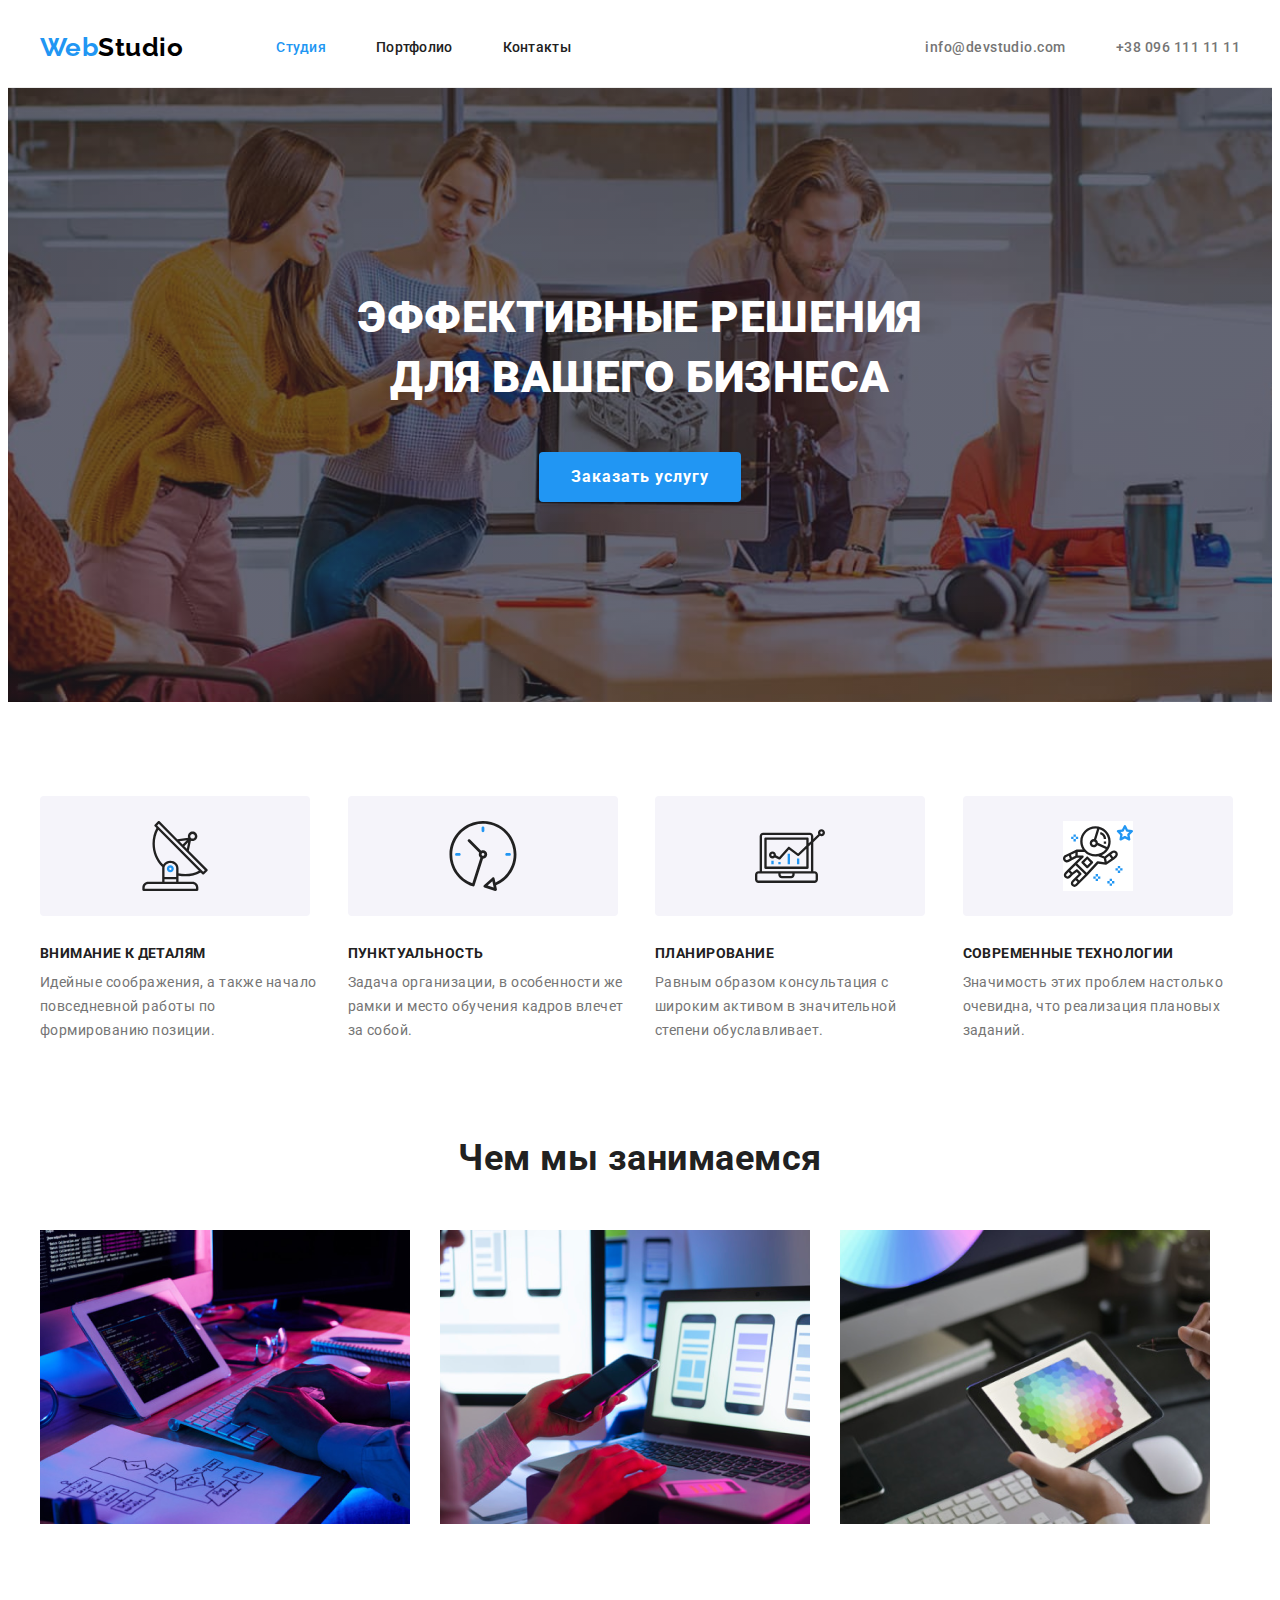
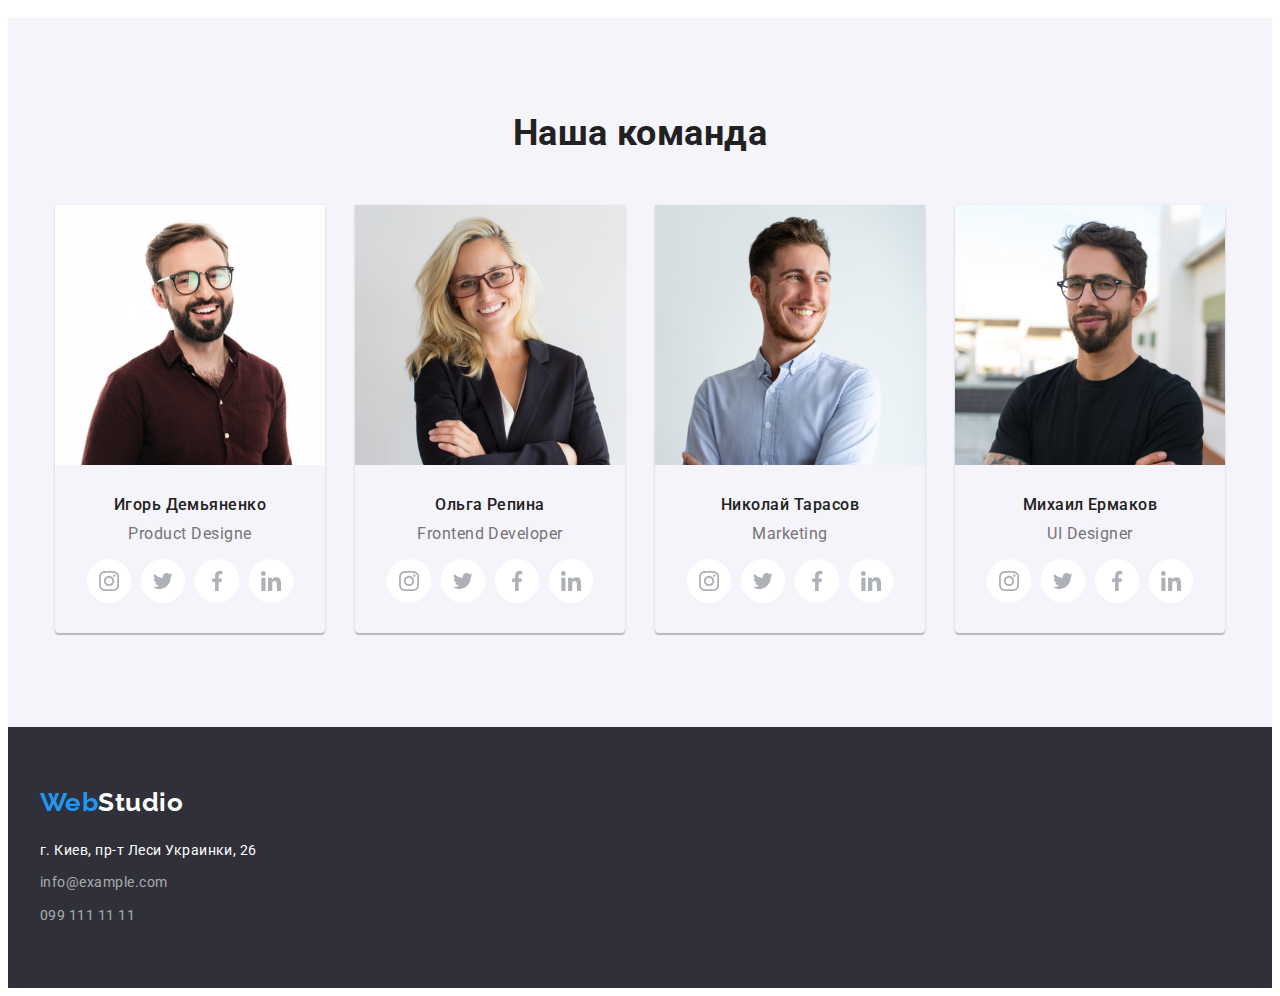
==== index.html @ f9fda8c9 "д/з 4тиьтб" ====
<!DOCTYPE html>
<html lang="en">

<head>
    <meta charset="UTF-8">
    <meta http-equiv="X-UA-Compatible" content="IE=edge">
    <meta name="viewport" content="width=device-width, initial-scale=1.0">
    <title>Document</title>
    <link rel="preconnect" href="https://fonts.googleapis.com">
    <link rel="preconnect" href="https://fonts.gstatic.com" crossorigin>
    <link href="https://fonts.googleapis.com/css2?family=Raleway:wght@700&family=Roboto:wght@400;500;700;900&display=swap"
    rel="stylesheet">
    <link rel="stylesheet" href="https://cdnjs.cloudflare.com/ajax/libs/modern-normalize/1.1.0/modern-normalize.min.css"
        integrity="sha512-wpPYUAdjBVSE4KJnH1VR1HeZfpl1ub8YT/NKx4PuQ5NmX2tKuGu6U/JRp5y+Y8XG2tV+wKQpNHVUX03MfMFn9Q=="
        crossorigin="anonymous" referrerpolicy="no-referrer" />
    
    <link rel="stylesheet" href="./css/styles.css"> 
</head>


<body>
    <header class="page-header">
    <div class="container page-header-container">
    <nav class="page-header-navigation">
    
    <a href="" class="logo">Web<span class="studio">Studio</span></a>

    <ul class="site-nav list">
        <li class="item"><a href="" class="link1">Студия</a></li>
        <li class="item"><a href="./portfolio.html" class="link">Портфолио</a></li>
        <li class="item"><a href="" class="link">Контакты</a></li>

    </ul>
    </nav>
    <ul class="auth-nav list">
        <li class="item"><a href="" class="link">info@devstudio.com</a></li>
        <li class="item"><a href="" class="link">+38 096 111 11 11</a></li>

    </ul>  
    
    </div>
    </header>
 
    <main>
        <section class="hero">
            <div class="container">
            <h1 class="hero-title">ЭФФЕКТИВНЫЕ РЕШЕНИЯ <br/> ДЛЯ ВАШЕГО БИЗНЕСА</h1>
            <button class="button primary" type="button">Заказать услугу</button>
            </div>

        </section>
    
    <section class="section section-bottom">
        <div class="container">
        <ul class="advantage-list"> 
          
            <li class="advantage-item">
                <a href="" class="advantage-link link">
                <svg class="advantage-icon">
                    <use href="./images/sprite.svg#icon-antenna-1-2"></use>
                    </svg>
                    </a>
            
            <h3 class="title">ВНИМАНИЕ К ДЕТАЛЯМ</h3>
            <p class="text">Идейные соображения, а также начало повседневной работы по формированию позиции.
            </p>
            </li>

            <li class="advantage-item">
                <a href="" class="advantage-link link">
                    <svg class="advantage-icon">
                        <use href="./images/sprite.svg#icon-clock-1-2"></use>
                    </svg>
                </a>
            <h3 class="title">ПУНКТУАЛЬНОСТЬ</h3>
            <p class="text">Задача организации, в особенности же рамки и место обучения кадров влечет за собой.
            </p>
            </li>
        
            <li class="advantage-item">
                <a href="" class="advantage-link link">
                    <svg class="advantage-icon">
                        <use href="./images/sprite.svg#icon-diagram-1-2"></use>
                    </svg>
                </a>
            <h3 class="title">ПЛАНИРОВАНИЕ</h3>
            <p class="text">Равным образом консультация с широким активом в значительной степени обуславливает.
            </p>
            </li>

            <li class="advantage-item">
                <a href="" class="advantage-link link">
                    <svg class="advantage-icon">
                        <use href="./images/sprite.svg#icon-astronaut-1-2"></use>
                    </svg>
                </a>
            <h3 class="title">СОВРЕМЕННЫЕ ТЕХНОЛОГИИ</h3>
            <p class="text">Значимость этих проблем настолько очевидна, что реализация плановых заданий.
            </p>
            </li>
        </ul>
        </div>

    </section>

    <section class="section">
        <div class="container">
        <h2 class="section-title section-job">Чем мы занимаемся</h2>
        <ul class="pictures">
            <li class="pictures">
            <img src="./images/picture.png" alt="table" width="370" />  
            </li>
            <li class="pictures">
            <img  src="./images/picture2.png" alt="tablet" width="370" />
            </li>
            <li class="pictures">
            <img src="./images/picture3.png" alt="tablet" width="370" />
            </li>
        </ul>
        </div>
    </section>

    <section class="section section-people">
        <div class="container">
        <h2 class="section-title">Наша команда</h2>
        <ul class="list about-list">
            <li class="list-interval">
            <img src="./images/foto1.jpg" alt="foto" width="270" />
            <div class="team-card-contact">
            <h3 class="section-title-list">Игорь Демьяненко</h3>
            <p class="career">Product Designe</p>
            <ul class="section-people-link list">
            <li class="social-item">
            <a href="" class="section-people-link-link link">
                <svg class="section-people-icon">
                    <use href="./images/sprite.svg#icon-instagram"></use>
                </svg>
            </a>
           </li>
            <li class="social-item">
            <a href="" class="section-people-link-link link">
                <svg class="section-people-icon">
                    <use href="./images/sprite.svg#icon-twitter"></use>
                </svg>
            </a>
            </li>
            <li class="social-item">
            <a href="" class="section-people-link-link link">
                <svg class="section-people-icon">
                    <use href="./images/sprite.svg#icon-facebook"></use>
                </svg>
            </a>
            </li>
            <li class="social-item">
            <a href="" class="section-people-link-link link">
                <svg class="section-people-icon">
                    <use href="./images/sprite.svg#icon-linkedin"></use>
                </svg>
            </a>
            </li>
            </ul>
            </div>
            </li>

            <li class="list-interval">
            <img src="./images/foto2.jpg" alt="foto" width="270" />
            <div class="team-card-contact">
            <h3 class="section-title-list">Ольга Репина</h3>
           
            <p class="career">Frontend Developer</p>
            <ul class="section-people-link list">
                <li class="social-item link">
            <a href="" class="section-people-link-link link">
                <svg class="section-people-icon">
                    <use href="./images/sprite.svg#icon-instagram"></use>
                </svg>
            </a>
            </li>
            <li class="social-item">
                <a href="" class="section-people-link-link link">
                    <svg class="section-people-icon">
                        <use href="./images/sprite.svg#icon-twitter"></use>
                    </svg>
                </a>
            </li>
            <li class="social-item">
                <a href="" class="section-people-link-link link">
                    <svg class="section-people-icon">
                        <use href="./images/sprite.svg#icon-facebook"></use>
                    </svg>
                </a>
            </li>
            <li class="social-item">
                <a href="" class="section-people-link-link link">
                    <svg class="section-people-icon">
                        <use href="./images/sprite.svg#icon-linkedin"></use>
                    </svg>
                </a>
            </li>

            </ul>
            </div>
            </li>

            <li class="list-interval">
            <img src="./images/foto3.jpg" alt="foto" width="270" />
            <div class="team-card-contact">
            <h3 class="section-title-list">Николай Тарасов</h3>
            <p class="career">Marketing</p>
            <ul class="section-people-link list">
                <li class="social-item">
            <a href="" class="section-people-link-link link">
                <svg class="section-people-icon">
                    <use href="./images/sprite.svg#icon-instagram"></use>
                </svg>
            </a>
            </li>
            <li class="social-item">
                <a href="" class="section-people-link-link link">
                    <svg class="section-people-icon">
                        <use href="./images/sprite.svg#icon-twitter"></use>
                    </svg>
                </a>
            </li>
            <li class="social-item">
                <a href="" class="section-people-link-link link">
                    <svg class="section-people-icon">
                        <use href="./images/sprite.svg#icon-facebook"></use>
                    </svg>
                </a>
            </li>
            <li class="social-item">
                <a href="" class="section-people-link-link link">
                    <svg class="section-people-icon">
                        <use href="./images/sprite.svg#icon-linkedin"></use>
                    </svg>
                </a>
            </li>

            </ul>
            </div>
            </li>
            
            <li class="list-interval">
            <img src="./images/foto4.jpg" alt="foto" width="270" />
            <div class="team-card-contact">
            <h3 class="section-title-list">Михаил Ермаков</h3>
            <p class="career">UI Designer</p>
            <ul class="section-people-link list">
                <li class="social-item">
            <a href="" class="section-people-link-link link">
                <svg class="section-people-icon">
                    <use href="./images/sprite.svg#icon-instagram"></use>
                </svg>
            </a>
            </li>
            <li class="social-item">
                <a href="" class="section-people-link-link link">
                    <svg class="section-people-icon">
                        <use href="./images/sprite.svg#icon-twitter"></use>
                    </svg>
                </a>
            </li>
            <li class="social-item">
                <a href="" class="section-people-link-link link">
                    <svg class="section-people-icon">
                        <use href="./images/sprite.svg#icon-facebook"></use>
                    </svg>
                </a>
            </li>
            <li class="social-item">
                <a href="" class="section-people-link-link link">
                    <svg class="section-people-icon">
                        <use href="./images/sprite.svg#icon-linkedin"></use>
                    </svg>
                </a>
            </li>
            </ul>
            </div>
            </li>
        
        </ul>
        </div>
    </section>
    </main> 

    <footer class="footer"> 
    <div class="container">
    <div class="footer-title">
    <a href="" class="logo">Web<span class="studio">Studio</span></a>
    </div>
    <address class="address">
        <ul class="list1"> 
            <li class="address-mulo">
                <a href="" class="contact">г. Киев, пр-т Леси Украинки, 26 <br /></a>
            </li>
            <li class="address-mulo">
                <a href="mailto:info@example.com" class="contact1">info@example.com <br /></a>
            </li>
            <li class="address-mulo1">
                <a href="tel:0991111111" class="contact1">099 111 11 11 <br /></a>
            </li>
        </ul>
    </address>
    </div>
    </footer>


</body>

</html>
---- css/styles.css ----
:root {
  --primary-text-color: #757575;
  --title-text-color: #212121;
  --accent-color: #2196f3;
  --primary-bg-color: #ffffff;
  --background-accent-color: #f5f4fa;
}
.a {
  font-style: normal;
  display: block;
  text-decoration: none;
}
p,
h1,
h2,
h3,
h4,
h5,
h6 {
  margin: 0;
}

ul {
  margin: 0;
  padding-left: 0;
}

img {
  display: block;
}

body {
  color: var(--primary-text-color);
  background-color: var(--primary-bg-color);
  font-family: Roboto, sans-serif;
  letter-spacing: 0.03em;
  font-size: 16px;
}

.logo {
  color: var(--accent-color);
  font-family: Raleway;
  font-weight: 700;
  font-size: 26px;
  line-height: 1.2;
  text-decoration: none;
}

.logo .studio:hover,
.logo .studio:focus {
  color: #2196f3;
}

.studio {
  color: #000000;
  font-family: raleway, cursive;
  font-weight: 700;
  font-size: 26px;
  line-height: 1.2;
}

.list {
  list-style: none;
}
/* site-nav*/

.site-nav .link {
  color: #212121;
  font-family: Roboto;
  font-weight: 500;
  font-size: 14px;
  line-height: 1.1;
  letter-spacing: 0.02em;
  text-decoration: none;
  display: block;
  padding-top: 32px;
  padding-bottom: 32px;
}

.site-nav .link.current {
  color: #2196f3;
}

.site-nav .link:hover,
.site-nav .link:focus {
  color: #2196f3;
  text-decoration: none;
}

.auth-nav .link {
  color: #757575;
  font-family: Roboto;
  font-weight: 500;
  font-size: 14px;
  line-height: 1.1;
  text-decoration: none;
  display: flex;
  margin-left: auto;
  align-items: center;
}

.site-nav .link1 {
  color: #2196f3;
  font-family: Roboto;
  font-weight: 500;
  font-size: 14px;
  line-height: 1.1;
  letter-spacing: 0.02em;
  text-decoration: none;
  display: block;
  padding-top: 32px;
  padding-bottom: 32px;
}

.auth-nav .link:hover,
.auth-nav .link:focus {
  color: #2196f3;
}
.page-header {
  border-bottom: 1px solid #ececec;
}

.page-header-container {
  display: flex;
}

.page-header-navigation {
  display: flex;
  align-items: center;
}

.site-nav {
  display: flex;
  margin-left: 93px;
}

.site-nav .item:not(:last-child) {
  margin-right: 50px;
}

.auth-nav {
  display: flex;
  margin-left: auto;
  align-items: center;
}

.auth-nav .item + .item {
  margin-left: 50px;
}

.container {
  width: 1200px;
  margin: 0 auto;
  padding-left: 15px;
  padding-right: 15px;
}

.hero-title {
  color: #ffffff;
  font-family: Roboto;
  font-weight: 900;
  font-size: 44px;
  line-height: 1.36;
  text-align: center;
  margin-bottom: 30px;
}
.hero {
  background-image: linear-gradient(
      to right,
      rgba(47, 48, 58, 0.4),
      rgba(47, 48, 58, 0.4)
    ),
    url(../images/Img-2.jpg);
  background-repeat: no-repeat;
  background-position: center;
  background-size: cover;
  color: #ffffff;
  font-family: Roboto;
  font-weight: 900;
  font-size: 44px;
  line-height: 1.36;
  text-align: center;
  padding: 200px 0;
}

.advantage-list .title {
  color: #212121;
  font-family: Roboto;
  font-style: normal;
  font-weight: 700;
  font-size: 14px;
  line-height: 1.1;
  letter-spacing: 0.03em;
}

.advantage-list {
  list-style: none;
  display: flex;
  flex-wrap: wrap;
  justify-content: center;
  margin-left: -30px;
  padding-bottom: 0px;
}
.section-bottom {
  margin-bottom: -94px;
}

.advantage-item {
  margin-left: 30px;
  flex-basis: calc((100% - 120px) / 4);
}

.advantage-link {
  width: 270px;
  height: 120px;
  border-radius: 4px;
  background-color: #f5f4fa;
  display: flex;
  align-items: center;
  justify-content: center;
  margin-bottom: 30px;
}

.advantage-icon {
  width: 70px;
  height: 70px;
}
.section {
  padding-top: 94px;
  padding-bottom: 94px;
}

.section-people {
  background-color: #f5f4fa;
}
.about-list {
  background-color: #f5f4fa;
  display: flex;
  align-items: center;
  justify-content: center;
}

.list-interval {
  margin-right: 30px;
  border-radius: 0px 0px 4px 4px;
  box-shadow: 0px 1px 3px rgb(0 0 0 / 12%), 0px 2px 1px rgb(0 0 0 / 20%);
}

.list-interval:nth-last-child(4n + 1) {
  margin-right: 0px;
}

.team-card-contact {
  margin-top: 30px;
  margin-bottom: 30px;
}

.section-title {
  color: #212121;
  font-weight: 700;
  font-size: 36px;
  line-height: 1.2;
  text-align: center;
  margin-bottom: 50px;
  margin-top: 0;
}

.section-title-list {
  color: #212121;
  font-weight: 500;
  font-size: 16px;
  line-height: 1.2;
  text-align: center;
  margin-bottom: 10px;
}

.section .career {
  color: #757575;
  font-size: 16px;
  line-height: 1.2;
  text-align: center;
  margin-bottom: 16px;
}
.section-people-icon {
  width: 20px;
  height: 20px;
  fill: #afb1b8;
}

.list {
  list-style: none;
}

.section-people-link {
  display: flex;
  justify-content: center;
  align-items: center;
}
.section-people-link-link {
  width: 44px;
  height: 44px;
  display: block;
  border-radius: 50%;
  background-color: #ffffff;
  display: flex;
  justify-content: center;
  align-items: center;
}
.section-people-link-link:hover,
.section-people-link-link:focus {
  background-color: #2196f3;
}
.section-people-link-link:hover .section-people-icon,
.section-people-link-link:focus .section-people-icon {
  fill: #ffffff;
}

.social-item:not(:last-child) {
  margin-right: 10px;
}

.section .text {
  color: #757575;
  font-family: Roboto;
  font-weight: 400;
  font-size: 14px;
  line-height: 1.7;
  text-align: left;
  vertical-align: Top;
  padding-top: 10px;
}

.pictures {
  list-style: none;
  display: flex;
  margin-right: 30px;
}

.pictures:nth-last-child(3n + 1) {
  margin-right: 0px;
}

.img {
  max-width: 100%;
  height: auto;
  display: block;
}

.button {
  display: inline-block;
  border: 1px solid transparent;
  padding: 10px 32px;
  min-width: 200px;
  background: #2196f3;
  box-shadow: 0px 4px 4px rgba(0, 0, 0, 0.15);
  border-radius: 4px;
  font-family: inherit;
  font-weight: 700;
  font-size: 16px;
  line-height: 1.87;
  align-items: center;
  text-align: center;
  letter-spacing: 0.06em;
  cursor: pointer;
  border: none;
}

.button.primary {
  background-color: var(--accent-color);
  color: var(--text-color-white--);
}

.button .primary:focus {
  color: var(--primary-white-color);
  background-color: var(--accent-color);
}

.footer {
  background-color: #2f303a;
  padding: 60px 0;
}

.footer-title {
  margin-bottom: 20px;
}
.footer .studio {
  color: #ffffff;
  font-family: raleway, cursive;
  font-weight: 700;
  font-size: 26px;
  line-height: 1.2;
}
.list1 {
  list-style: none;
}
.address-mulo {
  margin-bottom: 9px;
}
.address-mulo1 {
  margin-bottom: 0px;
}
.address .list1 .contact {
  color: #ffffff;
  font-style: normal;
  font-weight: 400;
  font-size: 14px;
  line-height: 1.7;
  background-color: #2f303a;
  text-decoration: none;
  margin-top: 20px;
  margin-bottom: 9px;
}

.address .list1 .contact1 {
  color: rgba(255, 255, 255, 0.6);
  font-weight: 400;
  font-size: 14px;
  line-height: 1.7;
  text-decoration: none;
  font-style: normal;
  margin-top: 20px;
  margin-bottom: 9px;
}

.address .list1 .contact1:hover,
.address .list1 .contact1:focus {
  color: #2196f3;
}

.address .list1 .contact:hover,
.address .list1 .contact:focus {
  color: #2196f3;
}

/* css для портфолио */

.site-nav .link2 {
  color: #2196f3;
  text-decoration: none;
}

.page-header {
  border-bottom: 1px solid #ececec;
}

.hero-portfolio-list {
  list-style: none;
}

.hero-portfolio {
  background-color: #ffffff;
  font-weight: 500;
  font-size: 16px;
  line-height: 1.6;
  letter-spacing: 0.03em;
  color: #212121;
  cursor: pointer;
  padding: 94px 0px;
}

.button-list {
  display: flex;
  align-items: center;
  justify-content: center;
  margin-bottom: 50px;
}

.list .button-primary:hover,
.list .button-primary:focus {
  color: var(--primary-bg-color);
  background-color: var(--accent-color);
  border-color: var(--accent-color);
}
.list .button-primary1 {
  background-color: #2196f3;
  font-style: normal;
  color: #ffffff;
  border: none;
  border-radius: 4px;
  font-weight: 500;
  font-size: 16px;
  line-height: 1.6;
  letter-spacing: 0.03em;
  cursor: pointer;
  padding: 6px 22px;
}

.list .button-primary {
  font-family: inherit;
  font-style: normal;
  background-color: #f5f4fa;
  color: #212121;
  font-weight: 500;
  font-size: 16px;
  line-height: 1.6;
  letter-spacing: 0.03em;
  cursor: pointer;
  border: none;
  border-radius: 4px;
  padding: 6px 22px;
}

.portfolio-item:not(:last-child) {
  margin-right: 8px;
}

.list-portfolio {
  list-style: none;
}

.list-portfolio-container {
  display: flex;
  flex-wrap: wrap;
}
.product-content {
  padding: 20px 24px;
  border: 1px solid #eeeeee;
}

.list-portfolio {
  display: flex;
  flex-wrap: wrap;
  justify-content: center;
}

.list-portfolio-elements {
  flex-basis: calc(100% / 3 - 30px);
  margin-left: 30px;
  margin-top: 30px;
}
.list-portfolio-elements:nth-child(-n + 3) {
  margin-top: 0;
}
.list-portfolio-elements:nth-child(3n + 1) {
  margin-left: 0;
}
.list-portfolio-elements-ref {
  display: block;
  text-decoration: none;
}

.title-list-portfolio {
  color: #212121;
  font-family: Roboto;
  font-weight: 700;
  font-size: 18px;
  line-height: 2;
  letter-spacing: 0.06em;
}

.text-list-portfolio {
  color: #757575;
  font-weight: 400;
  font-size: 16px;
  line-height: 1.8;
  letter-spacing: 0.03em;
}
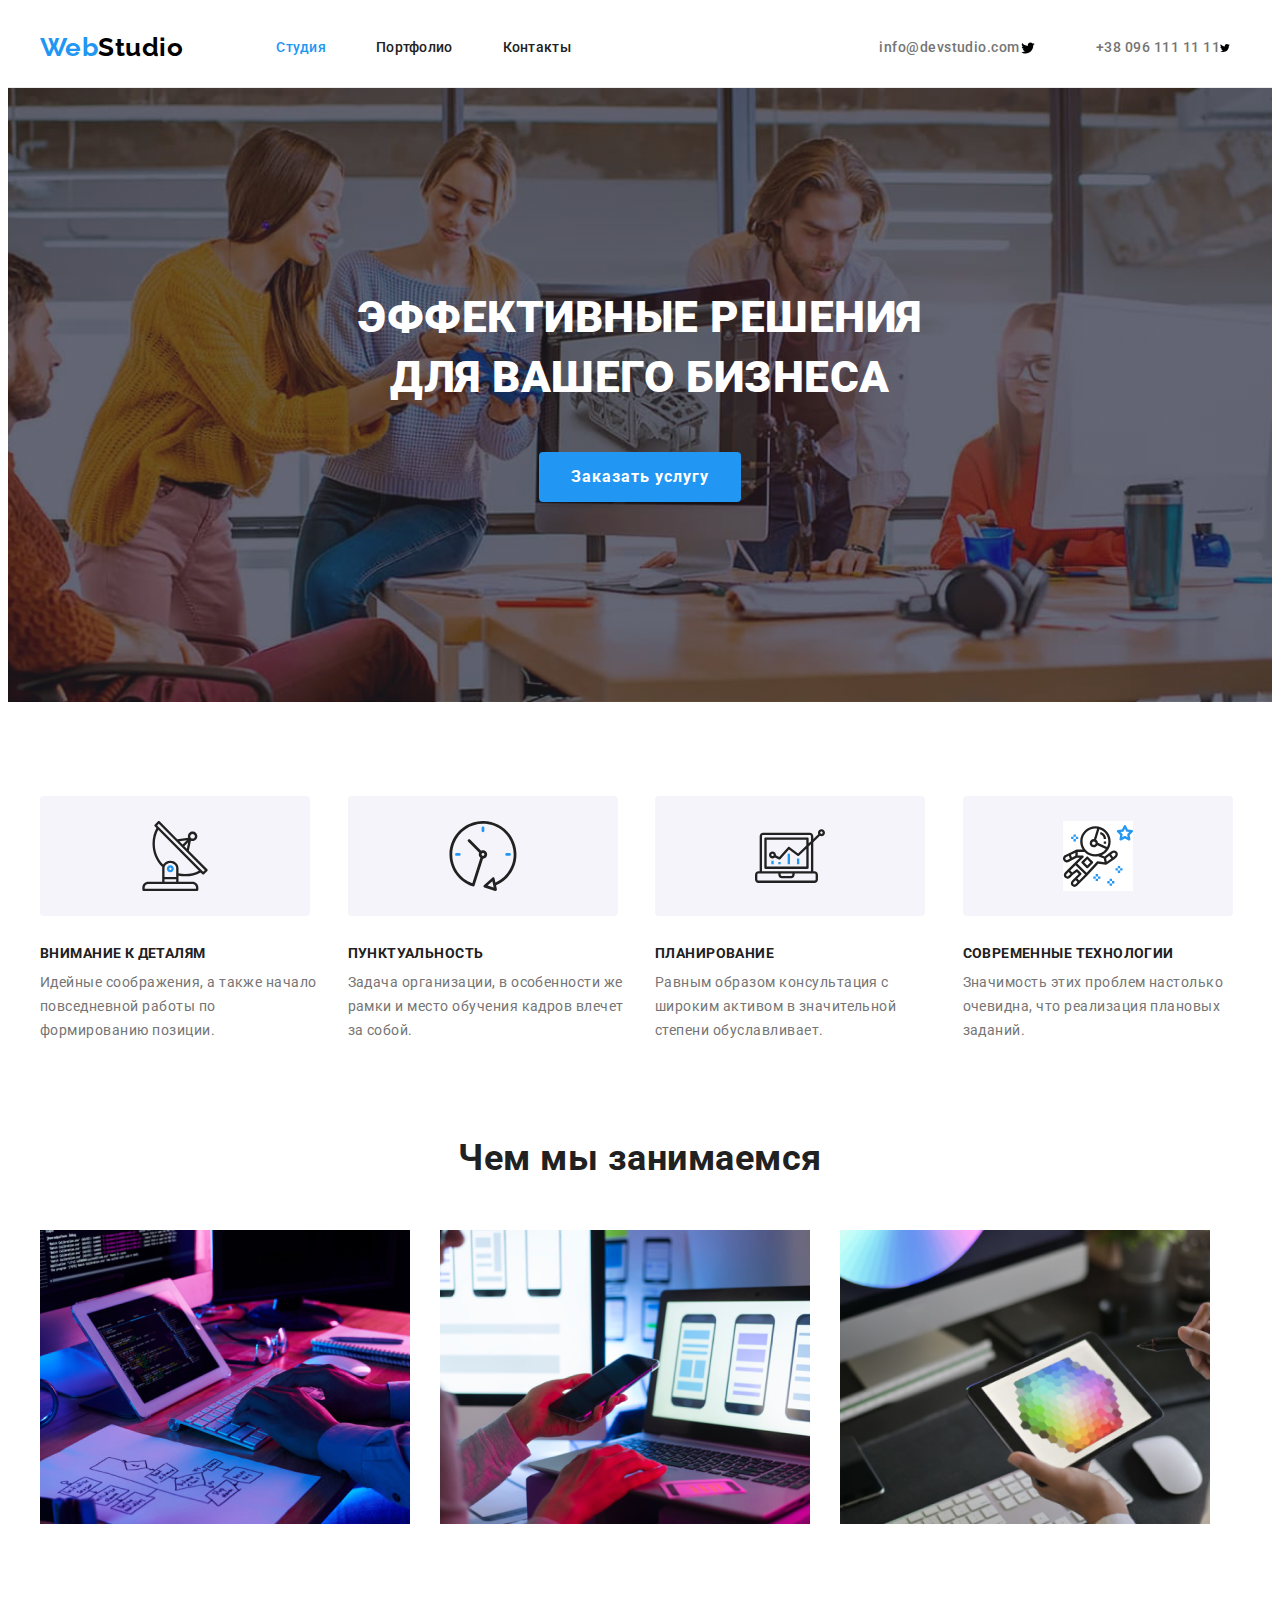
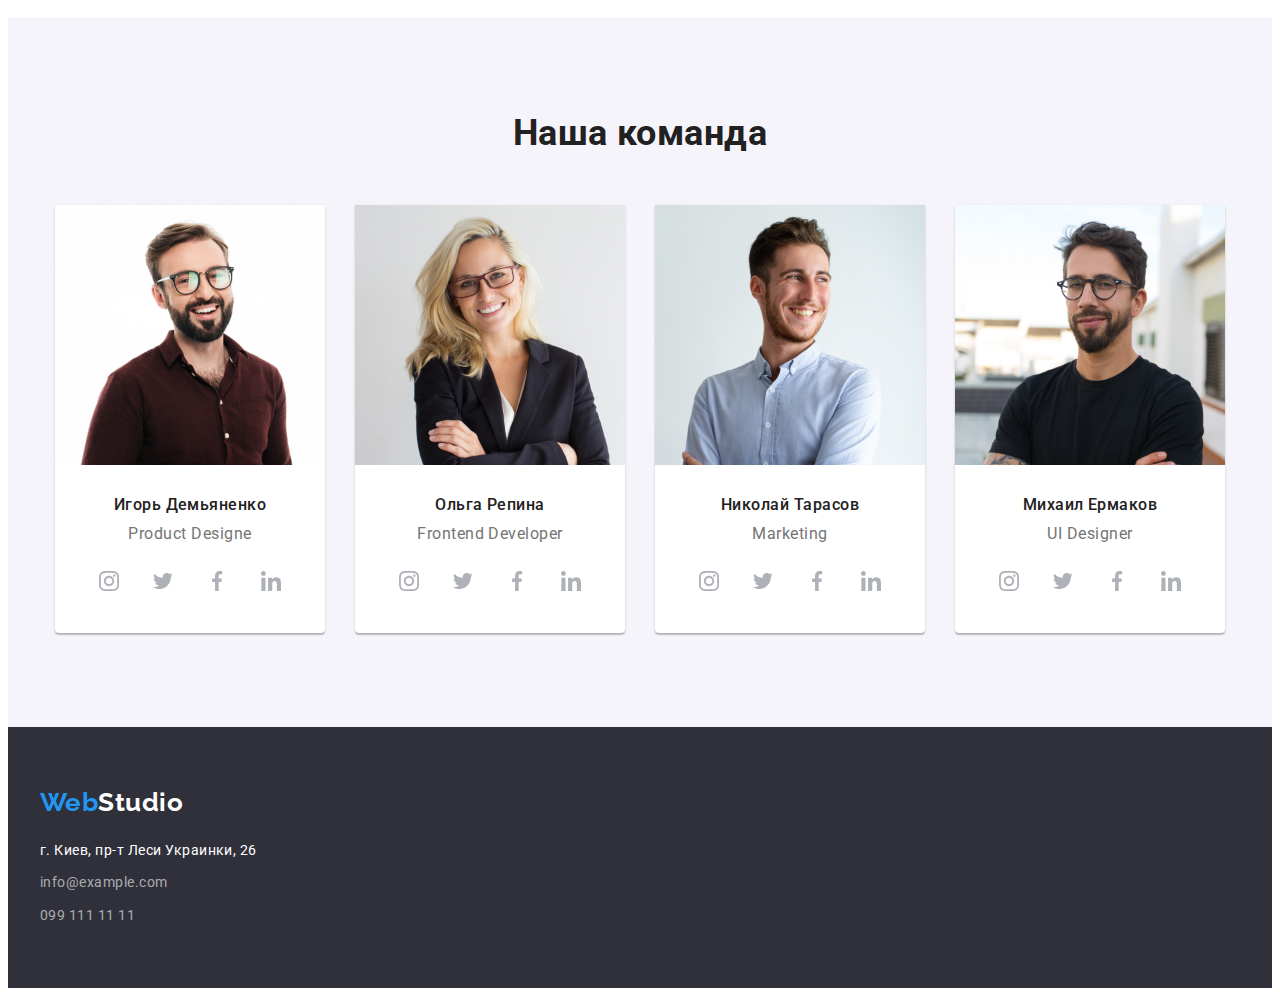
==== commit 2517abc9: "д/з4 шапка" ====
--- a/index.html
+++ b/index.html
@@ -33,10 +33,19 @@
     </ul>
     </nav>
     <ul class="auth-nav list">
-        <li class="item"><a href="" class="link">info@devstudio.com</a></li>
-        <li class="item"><a href="" class="link">+38 096 111 11 11</a></li>
-
-    </ul>  
+        <li class="item"><a href="" class="link">info@devstudio.com
+        <svg class="icon-mail">
+            <use href="./images/sprite.svg#icon-twitter"></use>
+        </svg>
+        
+       </a></li>
+        <li class="item"><a href="" class="link">+38 096 111 11 11
+        <svg class="icon-mail1">
+            <use href="./images/sprite.svg#icon-twitter"></use>
+        </svg>
+        </a></li>
+
+    </ul>
     
     </div>
     </header>
--- a/css/styles.css
+++ b/css/styles.css
@@ -142,6 +142,17 @@
   display: flex;
   margin-left: auto;
   align-items: center;
+}
+.icon-mail {
+  width: 16px;
+  height: 12px;
+  margin-right: 10px;
+}
+
+.icon-mail1 {
+  width: 10px;
+  height: 16px;
+  margin-right: 10px;
 }
 
 .auth-nav .item + .item {
@@ -244,6 +255,7 @@
   margin-right: 30px;
   border-radius: 0px 0px 4px 4px;
   box-shadow: 0px 1px 3px rgb(0 0 0 / 12%), 0px 2px 1px rgb(0 0 0 / 20%);
+  background-color: #ffffff;
 }
 
 .list-interval:nth-last-child(4n + 1) {
@@ -253,6 +265,7 @@
 .team-card-contact {
   margin-top: 30px;
   margin-bottom: 30px;
+  background-color: #ffffff;
 }
 
 .section-title {
@@ -272,6 +285,7 @@
   line-height: 1.2;
   text-align: center;
   margin-bottom: 10px;
+  background-color: #ffffff;
 }
 
 .section .career {
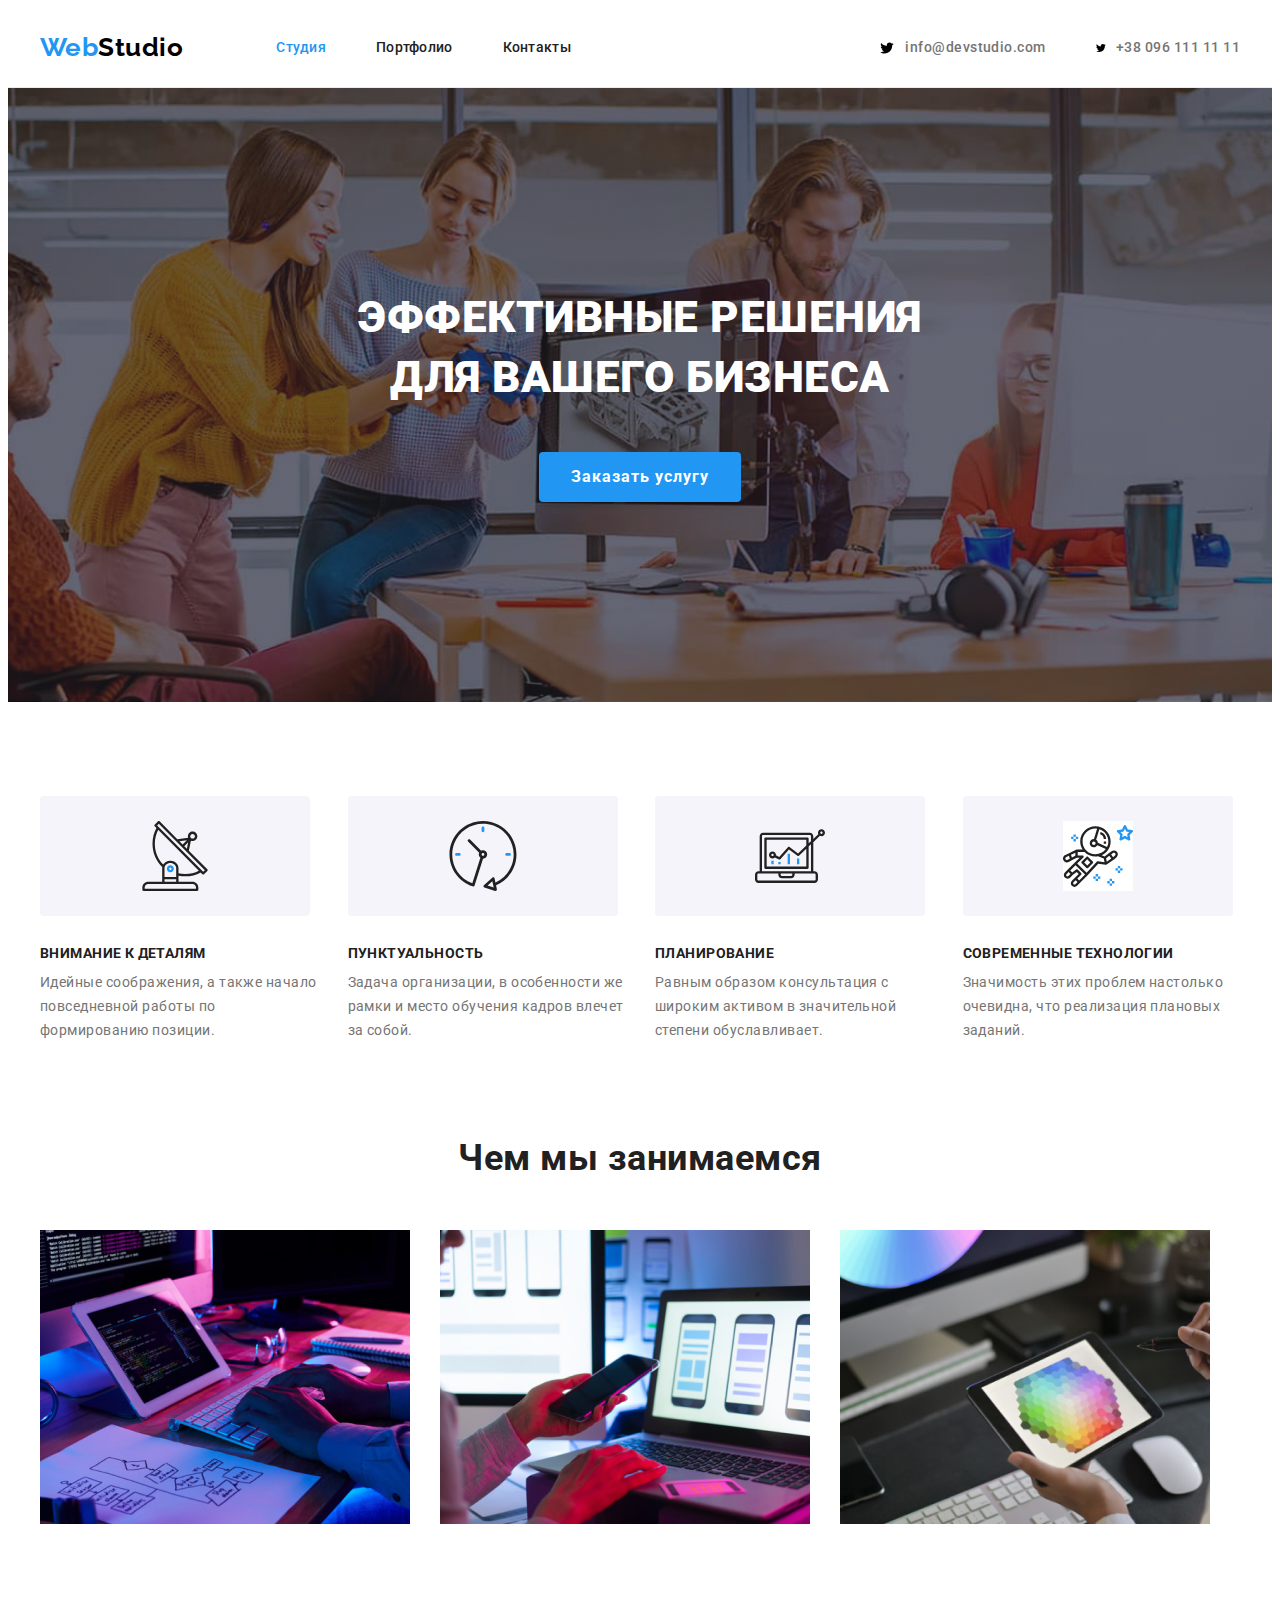
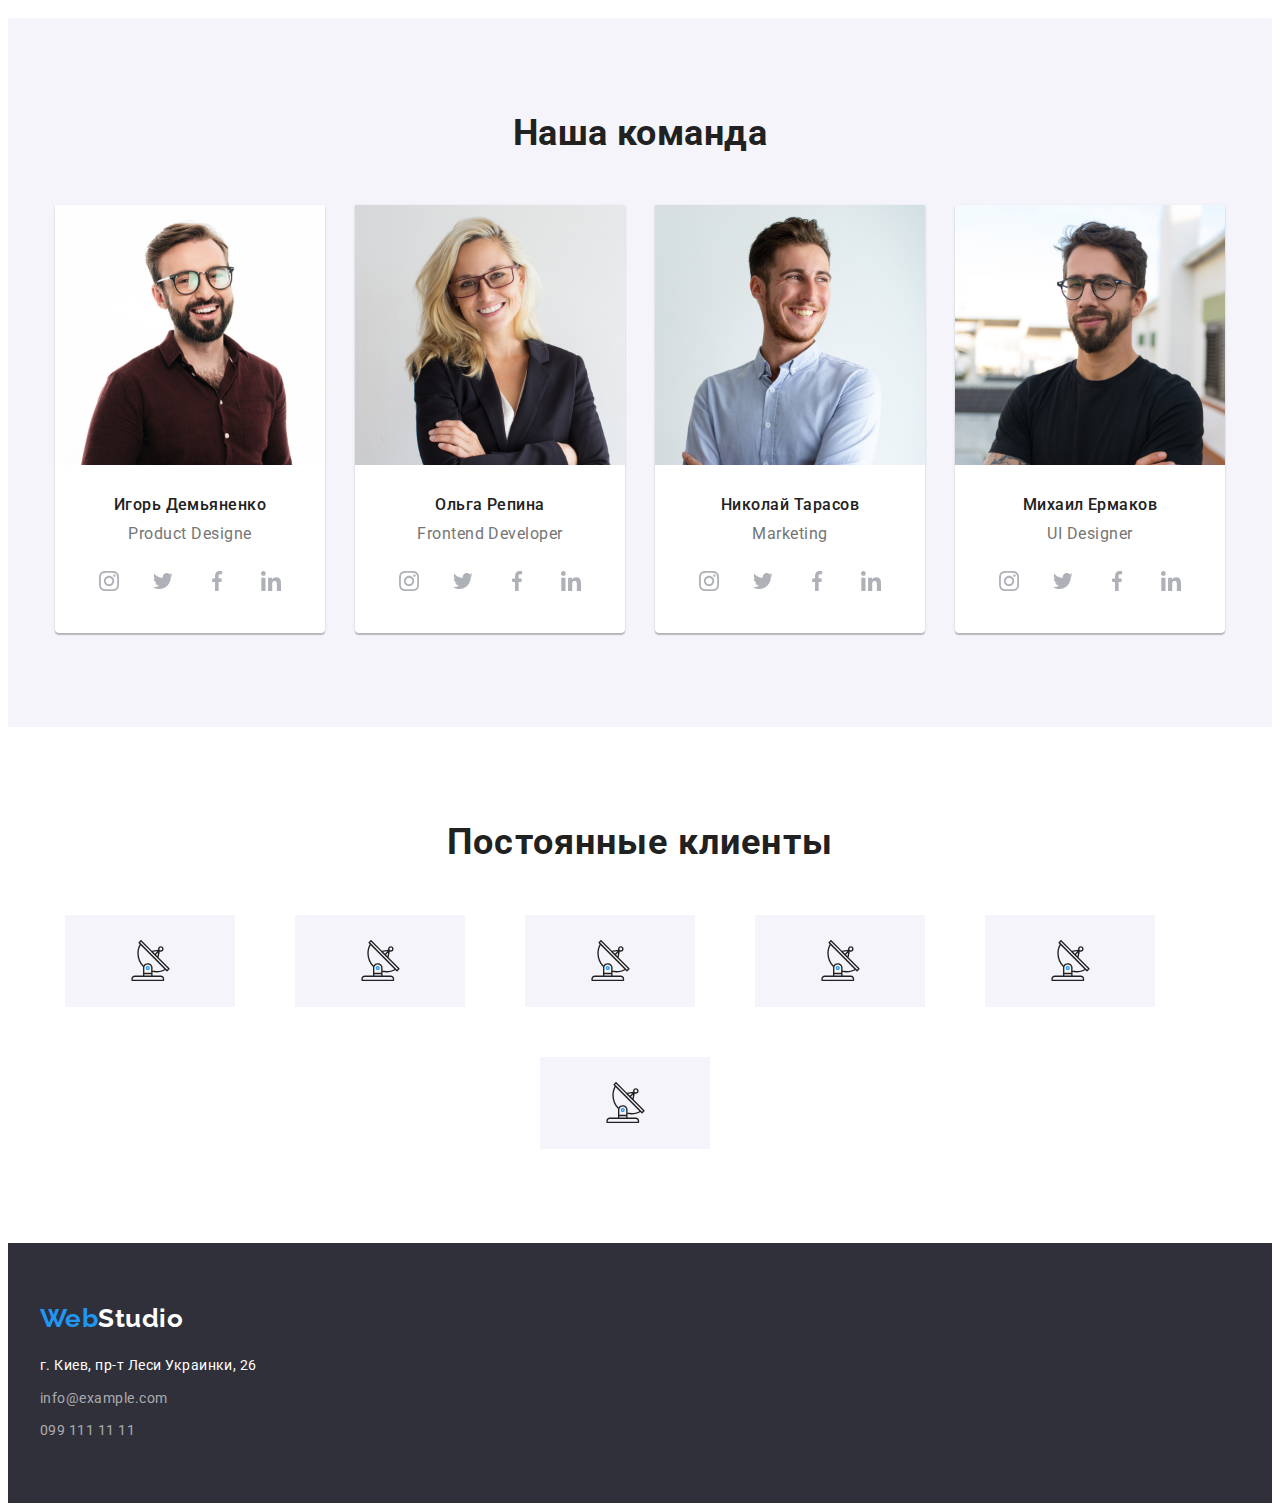
==== commit df9094d9: "д/з4 секция перед футером" ====
--- a/index.html
+++ b/index.html
@@ -33,16 +33,13 @@
     </ul>
     </nav>
     <ul class="auth-nav list">
-        <li class="item"><a href="" class="link">info@devstudio.com
-        <svg class="icon-mail">
+        <li class="item"><a href="" class="link"><svg class="icon-mail">
             <use href="./images/sprite.svg#icon-twitter"></use>
-        </svg>
-        
+        </svg>info@devstudio.com
        </a></li>
-        <li class="item"><a href="" class="link">+38 096 111 11 11
-        <svg class="icon-mail1">
+        <li class="item"><a href="" class="link"><svg class="icon-mail1">
             <use href="./images/sprite.svg#icon-twitter"></use>
-        </svg>
+        </svg>+38 096 111 11 11
         </a></li>
 
     </ul>
@@ -290,7 +287,100 @@
         
         </ul>
         </div>
-    </section>
+        </section>
+        <section class="klients section">
+            <div class="container">
+            <h2 class="klients-title">Постоянные клиенты</h2>
+            <ul class="klients-list list">
+        <li class="klients-item">
+            <a href="" class="klients-link link">
+                <svg class="klients-icon">
+                    <use href="./images/sprite.svg#icon-antenna-1-2">
+                        <svg id="icon-Logo" viewBox="0 0 57 32" width="100%" height="100%">
+                            <path
+                                d="M20.267 3.733l3.738 3.538-6.938-0.004v17.167h18.133v-6.564l3.733 3.534v-17.671h-18.667zM35.036 17.455l-10.597-10.032h10.597v10.032zM31.746 21.923h-11.81v-11.545h0.835v10.763h10.975v0.781zM22.725 26.72l-0.436 0.899-0.436-0.899h-0.366l0.637 1.198v0.698h0.331v-0.698l0.635-1.198h-0.364zM23.274 28.616l0.154-0.442h0.734l0.155 0.442h0.344l-0.717-1.896h-0.296l-0.716 1.896h0.342zM23.794 27.123l0.275 0.786h-0.549l0.275-0.787zM25.531 27.863c-0.045 0.067-0.071 0.149-0.071 0.238 0 0.001 0 0.002 0 0.003v-0c0 0.16 0.056 0.29 0.168 0.389s0.263 0.149 0.45 0.149c0.188 0 0.349-0.051 0.485-0.153l0.107 0.126h0.367l-0.278-0.33c0.109-0.149 0.164-0.341 0.164-0.574h-0.275c0 0.128-0.027 0.244-0.079 0.348l-0.366-0.432 0.129-0.094c0.078-0.053 0.144-0.119 0.195-0.195l0.002-0.003c0.038-0.061 0.060-0.136 0.060-0.216 0-0.001 0-0.002 0-0.003v0c0-0.002 0-0.005 0-0.007 0-0.117-0.051-0.221-0.132-0.293l-0-0c-0.084-0.076-0.197-0.123-0.32-0.123-0.007 0-0.013 0-0.020 0l0.001-0c-0.153 0-0.274 0.044-0.364 0.13s-0.135 0.203-0.135 0.352c0 0.061 0.014 0.123 0.043 0.189 0.030 0.065 0.082 0.144 0.155 0.237-0.14 0.101-0.235 0.188-0.282 0.261zM26.387 28.283c-0.081 0.066-0.185 0.106-0.299 0.107h-0c-0.005 0-0.010 0-0.015 0-0.082 0-0.156-0.031-0.212-0.083l0 0c-0.052-0.052-0.085-0.123-0.085-0.203 0-0.004 0-0.007 0-0.011l-0 0.001c0-0.101 0.052-0.192 0.156-0.271l0.041-0.029 0.414 0.489zM26.047 27.443c-0.090-0.11-0.134-0.202-0.134-0.275 0-0.063 0.019-0.116 0.055-0.157 0.034-0.039 0.084-0.063 0.139-0.063 0.003 0 0.005 0 0.008 0h-0c0.002-0 0.004-0 0.007-0 0.052 0 0.1 0.020 0.135 0.054l-0-0c0.037 0.035 0.056 0.077 0.056 0.126 0 0.002 0 0.005 0 0.007 0 0.071-0.031 0.134-0.080 0.177l-0 0-0.041 0.032-0.145 0.099zM29.133 28.473c0.13-0.114 0.205-0.272 0.224-0.474h-0.328c-0.018 0.135-0.059 0.232-0.124 0.29s-0.163 0.087-0.292 0.087c-0.141 0-0.249-0.054-0.323-0.162s-0.11-0.264-0.11-0.469v-0.167c0.002-0.203 0.041-0.355 0.117-0.46 0.077-0.105 0.188-0.157 0.331-0.157 0.123 0 0.217 0.030 0.28 0.091s0.104 0.158 0.12 0.294h0.328c-0.021-0.207-0.095-0.368-0.222-0.482s-0.296-0.171-0.506-0.171c-0.155 0-0.292 0.037-0.411 0.111-0.119 0.076-0.213 0.183-0.27 0.31l-0.002 0.005c-0.060 0.133-0.096 0.288-0.096 0.451 0 0.008 0 0.016 0 0.023l-0-0.001v0.177c0.003 0.174 0.035 0.327 0.098 0.46s0.151 0.234 0.266 0.306c0.116 0.071 0.249 0.107 0.4 0.107 0.216 0 0.389-0.056 0.519-0.169zM31.069 28.207c0.064-0.141 0.097-0.304 0.097-0.49v-0.105c0-0.006 0-0.013 0-0.020 0-0.169-0.036-0.329-0.102-0.473l0.003 0.007c-0.060-0.134-0.156-0.243-0.274-0.318l-0.003-0.002c-0.119-0.075-0.256-0.112-0.411-0.112s-0.291 0.037-0.411 0.113c-0.119 0.075-0.211 0.182-0.277 0.324-0.062 0.137-0.098 0.297-0.098 0.466 0 0.008 0 0.016 0 0.025l-0-0.001v0.107c0.001 0.181 0.034 0.341 0.099 0.48 0.066 0.139 0.159 0.246 0.279 0.322 0.121 0.075 0.258 0.112 0.411 0.112 0.156 0 0.293-0.037 0.412-0.112 0.119-0.076 0.212-0.183 0.276-0.323zM30.716 27.135c0.080 0.112 0.119 0.274 0.119 0.484v0.099c0 0.213-0.039 0.376-0.118 0.487-0.078 0.111-0.19 0.167-0.336 0.167-0.004 0-0.009 0-0.014 0-0.134 0-0.253-0.067-0.324-0.17l-0.001-0.001c-0.081-0.114-0.121-0.275-0.121-0.483v-0.109c0.002-0.204 0.043-0.362 0.122-0.473 0.071-0.102 0.188-0.168 0.321-0.168 0.005 0 0.010 0 0.014 0l-0.001-0c0.146 0 0.259 0.056 0.338 0.168z">
+                            </path>
+                        
+                    </use>
+                    </svg>
+                </svg>
+            </a>
+            </li>
+            <li class="klients-item">
+                <a href="" class="klients-link link">
+                    <svg class="klients-icon">
+                        <use href="./images/sprite.svg#icon-antenna-1-2">
+                            <svg id="icon-Logo" viewBox="0 0 57 32" width="100%" height="100%">
+                                <path
+                                    d="M20.267 3.733l3.738 3.538-6.938-0.004v17.167h18.133v-6.564l3.733 3.534v-17.671h-18.667zM35.036 17.455l-10.597-10.032h10.597v10.032zM31.746 21.923h-11.81v-11.545h0.835v10.763h10.975v0.781zM22.725 26.72l-0.436 0.899-0.436-0.899h-0.366l0.637 1.198v0.698h0.331v-0.698l0.635-1.198h-0.364zM23.274 28.616l0.154-0.442h0.734l0.155 0.442h0.344l-0.717-1.896h-0.296l-0.716 1.896h0.342zM23.794 27.123l0.275 0.786h-0.549l0.275-0.787zM25.531 27.863c-0.045 0.067-0.071 0.149-0.071 0.238 0 0.001 0 0.002 0 0.003v-0c0 0.16 0.056 0.29 0.168 0.389s0.263 0.149 0.45 0.149c0.188 0 0.349-0.051 0.485-0.153l0.107 0.126h0.367l-0.278-0.33c0.109-0.149 0.164-0.341 0.164-0.574h-0.275c0 0.128-0.027 0.244-0.079 0.348l-0.366-0.432 0.129-0.094c0.078-0.053 0.144-0.119 0.195-0.195l0.002-0.003c0.038-0.061 0.060-0.136 0.060-0.216 0-0.001 0-0.002 0-0.003v0c0-0.002 0-0.005 0-0.007 0-0.117-0.051-0.221-0.132-0.293l-0-0c-0.084-0.076-0.197-0.123-0.32-0.123-0.007 0-0.013 0-0.020 0l0.001-0c-0.153 0-0.274 0.044-0.364 0.13s-0.135 0.203-0.135 0.352c0 0.061 0.014 0.123 0.043 0.189 0.030 0.065 0.082 0.144 0.155 0.237-0.14 0.101-0.235 0.188-0.282 0.261zM26.387 28.283c-0.081 0.066-0.185 0.106-0.299 0.107h-0c-0.005 0-0.010 0-0.015 0-0.082 0-0.156-0.031-0.212-0.083l0 0c-0.052-0.052-0.085-0.123-0.085-0.203 0-0.004 0-0.007 0-0.011l-0 0.001c0-0.101 0.052-0.192 0.156-0.271l0.041-0.029 0.414 0.489zM26.047 27.443c-0.090-0.11-0.134-0.202-0.134-0.275 0-0.063 0.019-0.116 0.055-0.157 0.034-0.039 0.084-0.063 0.139-0.063 0.003 0 0.005 0 0.008 0h-0c0.002-0 0.004-0 0.007-0 0.052 0 0.1 0.020 0.135 0.054l-0-0c0.037 0.035 0.056 0.077 0.056 0.126 0 0.002 0 0.005 0 0.007 0 0.071-0.031 0.134-0.080 0.177l-0 0-0.041 0.032-0.145 0.099zM29.133 28.473c0.13-0.114 0.205-0.272 0.224-0.474h-0.328c-0.018 0.135-0.059 0.232-0.124 0.29s-0.163 0.087-0.292 0.087c-0.141 0-0.249-0.054-0.323-0.162s-0.11-0.264-0.11-0.469v-0.167c0.002-0.203 0.041-0.355 0.117-0.46 0.077-0.105 0.188-0.157 0.331-0.157 0.123 0 0.217 0.030 0.28 0.091s0.104 0.158 0.12 0.294h0.328c-0.021-0.207-0.095-0.368-0.222-0.482s-0.296-0.171-0.506-0.171c-0.155 0-0.292 0.037-0.411 0.111-0.119 0.076-0.213 0.183-0.27 0.31l-0.002 0.005c-0.060 0.133-0.096 0.288-0.096 0.451 0 0.008 0 0.016 0 0.023l-0-0.001v0.177c0.003 0.174 0.035 0.327 0.098 0.46s0.151 0.234 0.266 0.306c0.116 0.071 0.249 0.107 0.4 0.107 0.216 0 0.389-0.056 0.519-0.169zM31.069 28.207c0.064-0.141 0.097-0.304 0.097-0.49v-0.105c0-0.006 0-0.013 0-0.020 0-0.169-0.036-0.329-0.102-0.473l0.003 0.007c-0.060-0.134-0.156-0.243-0.274-0.318l-0.003-0.002c-0.119-0.075-0.256-0.112-0.411-0.112s-0.291 0.037-0.411 0.113c-0.119 0.075-0.211 0.182-0.277 0.324-0.062 0.137-0.098 0.297-0.098 0.466 0 0.008 0 0.016 0 0.025l-0-0.001v0.107c0.001 0.181 0.034 0.341 0.099 0.48 0.066 0.139 0.159 0.246 0.279 0.322 0.121 0.075 0.258 0.112 0.411 0.112 0.156 0 0.293-0.037 0.412-0.112 0.119-0.076 0.212-0.183 0.276-0.323zM30.716 27.135c0.080 0.112 0.119 0.274 0.119 0.484v0.099c0 0.213-0.039 0.376-0.118 0.487-0.078 0.111-0.19 0.167-0.336 0.167-0.004 0-0.009 0-0.014 0-0.134 0-0.253-0.067-0.324-0.17l-0.001-0.001c-0.081-0.114-0.121-0.275-0.121-0.483v-0.109c0.002-0.204 0.043-0.362 0.122-0.473 0.071-0.102 0.188-0.168 0.321-0.168 0.005 0 0.010 0 0.014 0l-0.001-0c0.146 0 0.259 0.056 0.338 0.168z">
+                                </path>
+            
+                        </use>
+                    </svg>
+                    </svg>
+                </a>
+            </li>
+            <li class="klients-item">
+                <a href="" class="klients-link link">
+                    <svg class="klients-icon">
+                        <use href="./images/sprite.svg#icon-antenna-1-2">
+                            <svg id="icon-Logo" viewBox="0 0 57 32" width="100%" height="100%">
+                                <path
+                                    d="M20.267 3.733l3.738 3.538-6.938-0.004v17.167h18.133v-6.564l3.733 3.534v-17.671h-18.667zM35.036 17.455l-10.597-10.032h10.597v10.032zM31.746 21.923h-11.81v-11.545h0.835v10.763h10.975v0.781zM22.725 26.72l-0.436 0.899-0.436-0.899h-0.366l0.637 1.198v0.698h0.331v-0.698l0.635-1.198h-0.364zM23.274 28.616l0.154-0.442h0.734l0.155 0.442h0.344l-0.717-1.896h-0.296l-0.716 1.896h0.342zM23.794 27.123l0.275 0.786h-0.549l0.275-0.787zM25.531 27.863c-0.045 0.067-0.071 0.149-0.071 0.238 0 0.001 0 0.002 0 0.003v-0c0 0.16 0.056 0.29 0.168 0.389s0.263 0.149 0.45 0.149c0.188 0 0.349-0.051 0.485-0.153l0.107 0.126h0.367l-0.278-0.33c0.109-0.149 0.164-0.341 0.164-0.574h-0.275c0 0.128-0.027 0.244-0.079 0.348l-0.366-0.432 0.129-0.094c0.078-0.053 0.144-0.119 0.195-0.195l0.002-0.003c0.038-0.061 0.060-0.136 0.060-0.216 0-0.001 0-0.002 0-0.003v0c0-0.002 0-0.005 0-0.007 0-0.117-0.051-0.221-0.132-0.293l-0-0c-0.084-0.076-0.197-0.123-0.32-0.123-0.007 0-0.013 0-0.020 0l0.001-0c-0.153 0-0.274 0.044-0.364 0.13s-0.135 0.203-0.135 0.352c0 0.061 0.014 0.123 0.043 0.189 0.030 0.065 0.082 0.144 0.155 0.237-0.14 0.101-0.235 0.188-0.282 0.261zM26.387 28.283c-0.081 0.066-0.185 0.106-0.299 0.107h-0c-0.005 0-0.010 0-0.015 0-0.082 0-0.156-0.031-0.212-0.083l0 0c-0.052-0.052-0.085-0.123-0.085-0.203 0-0.004 0-0.007 0-0.011l-0 0.001c0-0.101 0.052-0.192 0.156-0.271l0.041-0.029 0.414 0.489zM26.047 27.443c-0.090-0.11-0.134-0.202-0.134-0.275 0-0.063 0.019-0.116 0.055-0.157 0.034-0.039 0.084-0.063 0.139-0.063 0.003 0 0.005 0 0.008 0h-0c0.002-0 0.004-0 0.007-0 0.052 0 0.1 0.020 0.135 0.054l-0-0c0.037 0.035 0.056 0.077 0.056 0.126 0 0.002 0 0.005 0 0.007 0 0.071-0.031 0.134-0.080 0.177l-0 0-0.041 0.032-0.145 0.099zM29.133 28.473c0.13-0.114 0.205-0.272 0.224-0.474h-0.328c-0.018 0.135-0.059 0.232-0.124 0.29s-0.163 0.087-0.292 0.087c-0.141 0-0.249-0.054-0.323-0.162s-0.11-0.264-0.11-0.469v-0.167c0.002-0.203 0.041-0.355 0.117-0.46 0.077-0.105 0.188-0.157 0.331-0.157 0.123 0 0.217 0.030 0.28 0.091s0.104 0.158 0.12 0.294h0.328c-0.021-0.207-0.095-0.368-0.222-0.482s-0.296-0.171-0.506-0.171c-0.155 0-0.292 0.037-0.411 0.111-0.119 0.076-0.213 0.183-0.27 0.31l-0.002 0.005c-0.060 0.133-0.096 0.288-0.096 0.451 0 0.008 0 0.016 0 0.023l-0-0.001v0.177c0.003 0.174 0.035 0.327 0.098 0.46s0.151 0.234 0.266 0.306c0.116 0.071 0.249 0.107 0.4 0.107 0.216 0 0.389-0.056 0.519-0.169zM31.069 28.207c0.064-0.141 0.097-0.304 0.097-0.49v-0.105c0-0.006 0-0.013 0-0.020 0-0.169-0.036-0.329-0.102-0.473l0.003 0.007c-0.060-0.134-0.156-0.243-0.274-0.318l-0.003-0.002c-0.119-0.075-0.256-0.112-0.411-0.112s-0.291 0.037-0.411 0.113c-0.119 0.075-0.211 0.182-0.277 0.324-0.062 0.137-0.098 0.297-0.098 0.466 0 0.008 0 0.016 0 0.025l-0-0.001v0.107c0.001 0.181 0.034 0.341 0.099 0.48 0.066 0.139 0.159 0.246 0.279 0.322 0.121 0.075 0.258 0.112 0.411 0.112 0.156 0 0.293-0.037 0.412-0.112 0.119-0.076 0.212-0.183 0.276-0.323zM30.716 27.135c0.080 0.112 0.119 0.274 0.119 0.484v0.099c0 0.213-0.039 0.376-0.118 0.487-0.078 0.111-0.19 0.167-0.336 0.167-0.004 0-0.009 0-0.014 0-0.134 0-0.253-0.067-0.324-0.17l-0.001-0.001c-0.081-0.114-0.121-0.275-0.121-0.483v-0.109c0.002-0.204 0.043-0.362 0.122-0.473 0.071-0.102 0.188-0.168 0.321-0.168 0.005 0 0.010 0 0.014 0l-0.001-0c0.146 0 0.259 0.056 0.338 0.168z">
+                                </path>
+            
+                        </use>
+                    </svg>
+                    </svg>
+                </a>
+            </li>
+            <li class="klients-item">
+                <a href="" class="klients-link link">
+                    <svg class="klients-icon">
+                        <use href="./images/sprite.svg#icon-antenna-1-2">
+                            <svg id="icon-Logo" viewBox="0 0 57 32" width="100%" height="100%">
+                                <path
+                                    d="M20.267 3.733l3.738 3.538-6.938-0.004v17.167h18.133v-6.564l3.733 3.534v-17.671h-18.667zM35.036 17.455l-10.597-10.032h10.597v10.032zM31.746 21.923h-11.81v-11.545h0.835v10.763h10.975v0.781zM22.725 26.72l-0.436 0.899-0.436-0.899h-0.366l0.637 1.198v0.698h0.331v-0.698l0.635-1.198h-0.364zM23.274 28.616l0.154-0.442h0.734l0.155 0.442h0.344l-0.717-1.896h-0.296l-0.716 1.896h0.342zM23.794 27.123l0.275 0.786h-0.549l0.275-0.787zM25.531 27.863c-0.045 0.067-0.071 0.149-0.071 0.238 0 0.001 0 0.002 0 0.003v-0c0 0.16 0.056 0.29 0.168 0.389s0.263 0.149 0.45 0.149c0.188 0 0.349-0.051 0.485-0.153l0.107 0.126h0.367l-0.278-0.33c0.109-0.149 0.164-0.341 0.164-0.574h-0.275c0 0.128-0.027 0.244-0.079 0.348l-0.366-0.432 0.129-0.094c0.078-0.053 0.144-0.119 0.195-0.195l0.002-0.003c0.038-0.061 0.060-0.136 0.060-0.216 0-0.001 0-0.002 0-0.003v0c0-0.002 0-0.005 0-0.007 0-0.117-0.051-0.221-0.132-0.293l-0-0c-0.084-0.076-0.197-0.123-0.32-0.123-0.007 0-0.013 0-0.020 0l0.001-0c-0.153 0-0.274 0.044-0.364 0.13s-0.135 0.203-0.135 0.352c0 0.061 0.014 0.123 0.043 0.189 0.030 0.065 0.082 0.144 0.155 0.237-0.14 0.101-0.235 0.188-0.282 0.261zM26.387 28.283c-0.081 0.066-0.185 0.106-0.299 0.107h-0c-0.005 0-0.010 0-0.015 0-0.082 0-0.156-0.031-0.212-0.083l0 0c-0.052-0.052-0.085-0.123-0.085-0.203 0-0.004 0-0.007 0-0.011l-0 0.001c0-0.101 0.052-0.192 0.156-0.271l0.041-0.029 0.414 0.489zM26.047 27.443c-0.090-0.11-0.134-0.202-0.134-0.275 0-0.063 0.019-0.116 0.055-0.157 0.034-0.039 0.084-0.063 0.139-0.063 0.003 0 0.005 0 0.008 0h-0c0.002-0 0.004-0 0.007-0 0.052 0 0.1 0.020 0.135 0.054l-0-0c0.037 0.035 0.056 0.077 0.056 0.126 0 0.002 0 0.005 0 0.007 0 0.071-0.031 0.134-0.080 0.177l-0 0-0.041 0.032-0.145 0.099zM29.133 28.473c0.13-0.114 0.205-0.272 0.224-0.474h-0.328c-0.018 0.135-0.059 0.232-0.124 0.29s-0.163 0.087-0.292 0.087c-0.141 0-0.249-0.054-0.323-0.162s-0.11-0.264-0.11-0.469v-0.167c0.002-0.203 0.041-0.355 0.117-0.46 0.077-0.105 0.188-0.157 0.331-0.157 0.123 0 0.217 0.030 0.28 0.091s0.104 0.158 0.12 0.294h0.328c-0.021-0.207-0.095-0.368-0.222-0.482s-0.296-0.171-0.506-0.171c-0.155 0-0.292 0.037-0.411 0.111-0.119 0.076-0.213 0.183-0.27 0.31l-0.002 0.005c-0.060 0.133-0.096 0.288-0.096 0.451 0 0.008 0 0.016 0 0.023l-0-0.001v0.177c0.003 0.174 0.035 0.327 0.098 0.46s0.151 0.234 0.266 0.306c0.116 0.071 0.249 0.107 0.4 0.107 0.216 0 0.389-0.056 0.519-0.169zM31.069 28.207c0.064-0.141 0.097-0.304 0.097-0.49v-0.105c0-0.006 0-0.013 0-0.020 0-0.169-0.036-0.329-0.102-0.473l0.003 0.007c-0.060-0.134-0.156-0.243-0.274-0.318l-0.003-0.002c-0.119-0.075-0.256-0.112-0.411-0.112s-0.291 0.037-0.411 0.113c-0.119 0.075-0.211 0.182-0.277 0.324-0.062 0.137-0.098 0.297-0.098 0.466 0 0.008 0 0.016 0 0.025l-0-0.001v0.107c0.001 0.181 0.034 0.341 0.099 0.48 0.066 0.139 0.159 0.246 0.279 0.322 0.121 0.075 0.258 0.112 0.411 0.112 0.156 0 0.293-0.037 0.412-0.112 0.119-0.076 0.212-0.183 0.276-0.323zM30.716 27.135c0.080 0.112 0.119 0.274 0.119 0.484v0.099c0 0.213-0.039 0.376-0.118 0.487-0.078 0.111-0.19 0.167-0.336 0.167-0.004 0-0.009 0-0.014 0-0.134 0-0.253-0.067-0.324-0.17l-0.001-0.001c-0.081-0.114-0.121-0.275-0.121-0.483v-0.109c0.002-0.204 0.043-0.362 0.122-0.473 0.071-0.102 0.188-0.168 0.321-0.168 0.005 0 0.010 0 0.014 0l-0.001-0c0.146 0 0.259 0.056 0.338 0.168z">
+                                </path>
+            
+                        </use>
+                    </svg>
+                    </svg>
+                </a>
+            </li>
+            <li class="klients-item">
+                <a href="" class="klients-link link">
+                    <svg class="klients-icon">
+                        <use href="./images/sprite.svg#icon-antenna-1-2">
+                            <svg id="icon-Logo" viewBox="0 0 57 32" width="100%" height="100%">
+                                <path
+                                    d="M20.267 3.733l3.738 3.538-6.938-0.004v17.167h18.133v-6.564l3.733 3.534v-17.671h-18.667zM35.036 17.455l-10.597-10.032h10.597v10.032zM31.746 21.923h-11.81v-11.545h0.835v10.763h10.975v0.781zM22.725 26.72l-0.436 0.899-0.436-0.899h-0.366l0.637 1.198v0.698h0.331v-0.698l0.635-1.198h-0.364zM23.274 28.616l0.154-0.442h0.734l0.155 0.442h0.344l-0.717-1.896h-0.296l-0.716 1.896h0.342zM23.794 27.123l0.275 0.786h-0.549l0.275-0.787zM25.531 27.863c-0.045 0.067-0.071 0.149-0.071 0.238 0 0.001 0 0.002 0 0.003v-0c0 0.16 0.056 0.29 0.168 0.389s0.263 0.149 0.45 0.149c0.188 0 0.349-0.051 0.485-0.153l0.107 0.126h0.367l-0.278-0.33c0.109-0.149 0.164-0.341 0.164-0.574h-0.275c0 0.128-0.027 0.244-0.079 0.348l-0.366-0.432 0.129-0.094c0.078-0.053 0.144-0.119 0.195-0.195l0.002-0.003c0.038-0.061 0.060-0.136 0.060-0.216 0-0.001 0-0.002 0-0.003v0c0-0.002 0-0.005 0-0.007 0-0.117-0.051-0.221-0.132-0.293l-0-0c-0.084-0.076-0.197-0.123-0.32-0.123-0.007 0-0.013 0-0.020 0l0.001-0c-0.153 0-0.274 0.044-0.364 0.13s-0.135 0.203-0.135 0.352c0 0.061 0.014 0.123 0.043 0.189 0.030 0.065 0.082 0.144 0.155 0.237-0.14 0.101-0.235 0.188-0.282 0.261zM26.387 28.283c-0.081 0.066-0.185 0.106-0.299 0.107h-0c-0.005 0-0.010 0-0.015 0-0.082 0-0.156-0.031-0.212-0.083l0 0c-0.052-0.052-0.085-0.123-0.085-0.203 0-0.004 0-0.007 0-0.011l-0 0.001c0-0.101 0.052-0.192 0.156-0.271l0.041-0.029 0.414 0.489zM26.047 27.443c-0.090-0.11-0.134-0.202-0.134-0.275 0-0.063 0.019-0.116 0.055-0.157 0.034-0.039 0.084-0.063 0.139-0.063 0.003 0 0.005 0 0.008 0h-0c0.002-0 0.004-0 0.007-0 0.052 0 0.1 0.020 0.135 0.054l-0-0c0.037 0.035 0.056 0.077 0.056 0.126 0 0.002 0 0.005 0 0.007 0 0.071-0.031 0.134-0.080 0.177l-0 0-0.041 0.032-0.145 0.099zM29.133 28.473c0.13-0.114 0.205-0.272 0.224-0.474h-0.328c-0.018 0.135-0.059 0.232-0.124 0.29s-0.163 0.087-0.292 0.087c-0.141 0-0.249-0.054-0.323-0.162s-0.11-0.264-0.11-0.469v-0.167c0.002-0.203 0.041-0.355 0.117-0.46 0.077-0.105 0.188-0.157 0.331-0.157 0.123 0 0.217 0.030 0.28 0.091s0.104 0.158 0.12 0.294h0.328c-0.021-0.207-0.095-0.368-0.222-0.482s-0.296-0.171-0.506-0.171c-0.155 0-0.292 0.037-0.411 0.111-0.119 0.076-0.213 0.183-0.27 0.31l-0.002 0.005c-0.060 0.133-0.096 0.288-0.096 0.451 0 0.008 0 0.016 0 0.023l-0-0.001v0.177c0.003 0.174 0.035 0.327 0.098 0.46s0.151 0.234 0.266 0.306c0.116 0.071 0.249 0.107 0.4 0.107 0.216 0 0.389-0.056 0.519-0.169zM31.069 28.207c0.064-0.141 0.097-0.304 0.097-0.49v-0.105c0-0.006 0-0.013 0-0.020 0-0.169-0.036-0.329-0.102-0.473l0.003 0.007c-0.060-0.134-0.156-0.243-0.274-0.318l-0.003-0.002c-0.119-0.075-0.256-0.112-0.411-0.112s-0.291 0.037-0.411 0.113c-0.119 0.075-0.211 0.182-0.277 0.324-0.062 0.137-0.098 0.297-0.098 0.466 0 0.008 0 0.016 0 0.025l-0-0.001v0.107c0.001 0.181 0.034 0.341 0.099 0.48 0.066 0.139 0.159 0.246 0.279 0.322 0.121 0.075 0.258 0.112 0.411 0.112 0.156 0 0.293-0.037 0.412-0.112 0.119-0.076 0.212-0.183 0.276-0.323zM30.716 27.135c0.080 0.112 0.119 0.274 0.119 0.484v0.099c0 0.213-0.039 0.376-0.118 0.487-0.078 0.111-0.19 0.167-0.336 0.167-0.004 0-0.009 0-0.014 0-0.134 0-0.253-0.067-0.324-0.17l-0.001-0.001c-0.081-0.114-0.121-0.275-0.121-0.483v-0.109c0.002-0.204 0.043-0.362 0.122-0.473 0.071-0.102 0.188-0.168 0.321-0.168 0.005 0 0.010 0 0.014 0l-0.001-0c0.146 0 0.259 0.056 0.338 0.168z">
+                                </path>
+            
+                        </use>
+                    </svg>
+                    </svg>
+                </a>
+            </li>
+            <li class="klients-item">
+                <a href="" class="klients-link link">
+                    <svg class="klients-icon">
+                        <use href="./images/sprite.svg#icon-antenna-1-2">
+                            <svg id="icon-Logo" viewBox="0 0 57 32" width="100%" height="100%">
+                                <path
+                                    d="M20.267 3.733l3.738 3.538-6.938-0.004v17.167h18.133v-6.564l3.733 3.534v-17.671h-18.667zM35.036 17.455l-10.597-10.032h10.597v10.032zM31.746 21.923h-11.81v-11.545h0.835v10.763h10.975v0.781zM22.725 26.72l-0.436 0.899-0.436-0.899h-0.366l0.637 1.198v0.698h0.331v-0.698l0.635-1.198h-0.364zM23.274 28.616l0.154-0.442h0.734l0.155 0.442h0.344l-0.717-1.896h-0.296l-0.716 1.896h0.342zM23.794 27.123l0.275 0.786h-0.549l0.275-0.787zM25.531 27.863c-0.045 0.067-0.071 0.149-0.071 0.238 0 0.001 0 0.002 0 0.003v-0c0 0.16 0.056 0.29 0.168 0.389s0.263 0.149 0.45 0.149c0.188 0 0.349-0.051 0.485-0.153l0.107 0.126h0.367l-0.278-0.33c0.109-0.149 0.164-0.341 0.164-0.574h-0.275c0 0.128-0.027 0.244-0.079 0.348l-0.366-0.432 0.129-0.094c0.078-0.053 0.144-0.119 0.195-0.195l0.002-0.003c0.038-0.061 0.060-0.136 0.060-0.216 0-0.001 0-0.002 0-0.003v0c0-0.002 0-0.005 0-0.007 0-0.117-0.051-0.221-0.132-0.293l-0-0c-0.084-0.076-0.197-0.123-0.32-0.123-0.007 0-0.013 0-0.020 0l0.001-0c-0.153 0-0.274 0.044-0.364 0.13s-0.135 0.203-0.135 0.352c0 0.061 0.014 0.123 0.043 0.189 0.030 0.065 0.082 0.144 0.155 0.237-0.14 0.101-0.235 0.188-0.282 0.261zM26.387 28.283c-0.081 0.066-0.185 0.106-0.299 0.107h-0c-0.005 0-0.010 0-0.015 0-0.082 0-0.156-0.031-0.212-0.083l0 0c-0.052-0.052-0.085-0.123-0.085-0.203 0-0.004 0-0.007 0-0.011l-0 0.001c0-0.101 0.052-0.192 0.156-0.271l0.041-0.029 0.414 0.489zM26.047 27.443c-0.090-0.11-0.134-0.202-0.134-0.275 0-0.063 0.019-0.116 0.055-0.157 0.034-0.039 0.084-0.063 0.139-0.063 0.003 0 0.005 0 0.008 0h-0c0.002-0 0.004-0 0.007-0 0.052 0 0.1 0.020 0.135 0.054l-0-0c0.037 0.035 0.056 0.077 0.056 0.126 0 0.002 0 0.005 0 0.007 0 0.071-0.031 0.134-0.080 0.177l-0 0-0.041 0.032-0.145 0.099zM29.133 28.473c0.13-0.114 0.205-0.272 0.224-0.474h-0.328c-0.018 0.135-0.059 0.232-0.124 0.29s-0.163 0.087-0.292 0.087c-0.141 0-0.249-0.054-0.323-0.162s-0.11-0.264-0.11-0.469v-0.167c0.002-0.203 0.041-0.355 0.117-0.46 0.077-0.105 0.188-0.157 0.331-0.157 0.123 0 0.217 0.030 0.28 0.091s0.104 0.158 0.12 0.294h0.328c-0.021-0.207-0.095-0.368-0.222-0.482s-0.296-0.171-0.506-0.171c-0.155 0-0.292 0.037-0.411 0.111-0.119 0.076-0.213 0.183-0.27 0.31l-0.002 0.005c-0.060 0.133-0.096 0.288-0.096 0.451 0 0.008 0 0.016 0 0.023l-0-0.001v0.177c0.003 0.174 0.035 0.327 0.098 0.46s0.151 0.234 0.266 0.306c0.116 0.071 0.249 0.107 0.4 0.107 0.216 0 0.389-0.056 0.519-0.169zM31.069 28.207c0.064-0.141 0.097-0.304 0.097-0.49v-0.105c0-0.006 0-0.013 0-0.020 0-0.169-0.036-0.329-0.102-0.473l0.003 0.007c-0.060-0.134-0.156-0.243-0.274-0.318l-0.003-0.002c-0.119-0.075-0.256-0.112-0.411-0.112s-0.291 0.037-0.411 0.113c-0.119 0.075-0.211 0.182-0.277 0.324-0.062 0.137-0.098 0.297-0.098 0.466 0 0.008 0 0.016 0 0.025l-0-0.001v0.107c0.001 0.181 0.034 0.341 0.099 0.48 0.066 0.139 0.159 0.246 0.279 0.322 0.121 0.075 0.258 0.112 0.411 0.112 0.156 0 0.293-0.037 0.412-0.112 0.119-0.076 0.212-0.183 0.276-0.323zM30.716 27.135c0.080 0.112 0.119 0.274 0.119 0.484v0.099c0 0.213-0.039 0.376-0.118 0.487-0.078 0.111-0.19 0.167-0.336 0.167-0.004 0-0.009 0-0.014 0-0.134 0-0.253-0.067-0.324-0.17l-0.001-0.001c-0.081-0.114-0.121-0.275-0.121-0.483v-0.109c0.002-0.204 0.043-0.362 0.122-0.473 0.071-0.102 0.188-0.168 0.321-0.168 0.005 0 0.010 0 0.014 0l-0.001-0c0.146 0 0.259 0.056 0.338 0.168z">
+                                </path>
+            
+                        </use>
+                    </svg>
+                    </svg>
+                </a>
+            </li>
+
+            </ul>
+            </div>
+        </section>
+    
     </main> 
 
     <footer class="footer"> 
--- a/css/styles.css
+++ b/css/styles.css
@@ -389,6 +389,46 @@
   background-color: var(--accent-color);
 }
 
+.klients-title {
+  font-family: Roboto;
+  font-style: normal;
+  font-weight: bold;
+  font-size: 36px;
+  line-height: 1.2;
+  text-align: center;
+  letter-spacing: 0.03em;
+  color: #212121;
+}
+.klients-list {
+  display: flex;
+  align-items: center;
+  justify-content: center;
+  flex-wrap: wrap;
+  display: flex;
+}
+
+.klients-item:not(:last-child) {
+  margin-right: 30px;
+}
+
+.klients-link {
+  width: 170px;
+  height: 92px;
+  border-radius: 1px;
+  color: #2196f3;
+  background-color: #f5f4fa;
+  display: flex;
+  align-items: center;
+  justify-content: center;
+  margin-top: 50px;
+  margin-right: 30px;
+}
+
+.klients-icon {
+  width: 41px;
+  height: 47px;
+}
+
 .footer {
   background-color: #2f303a;
   padding: 60px 0;
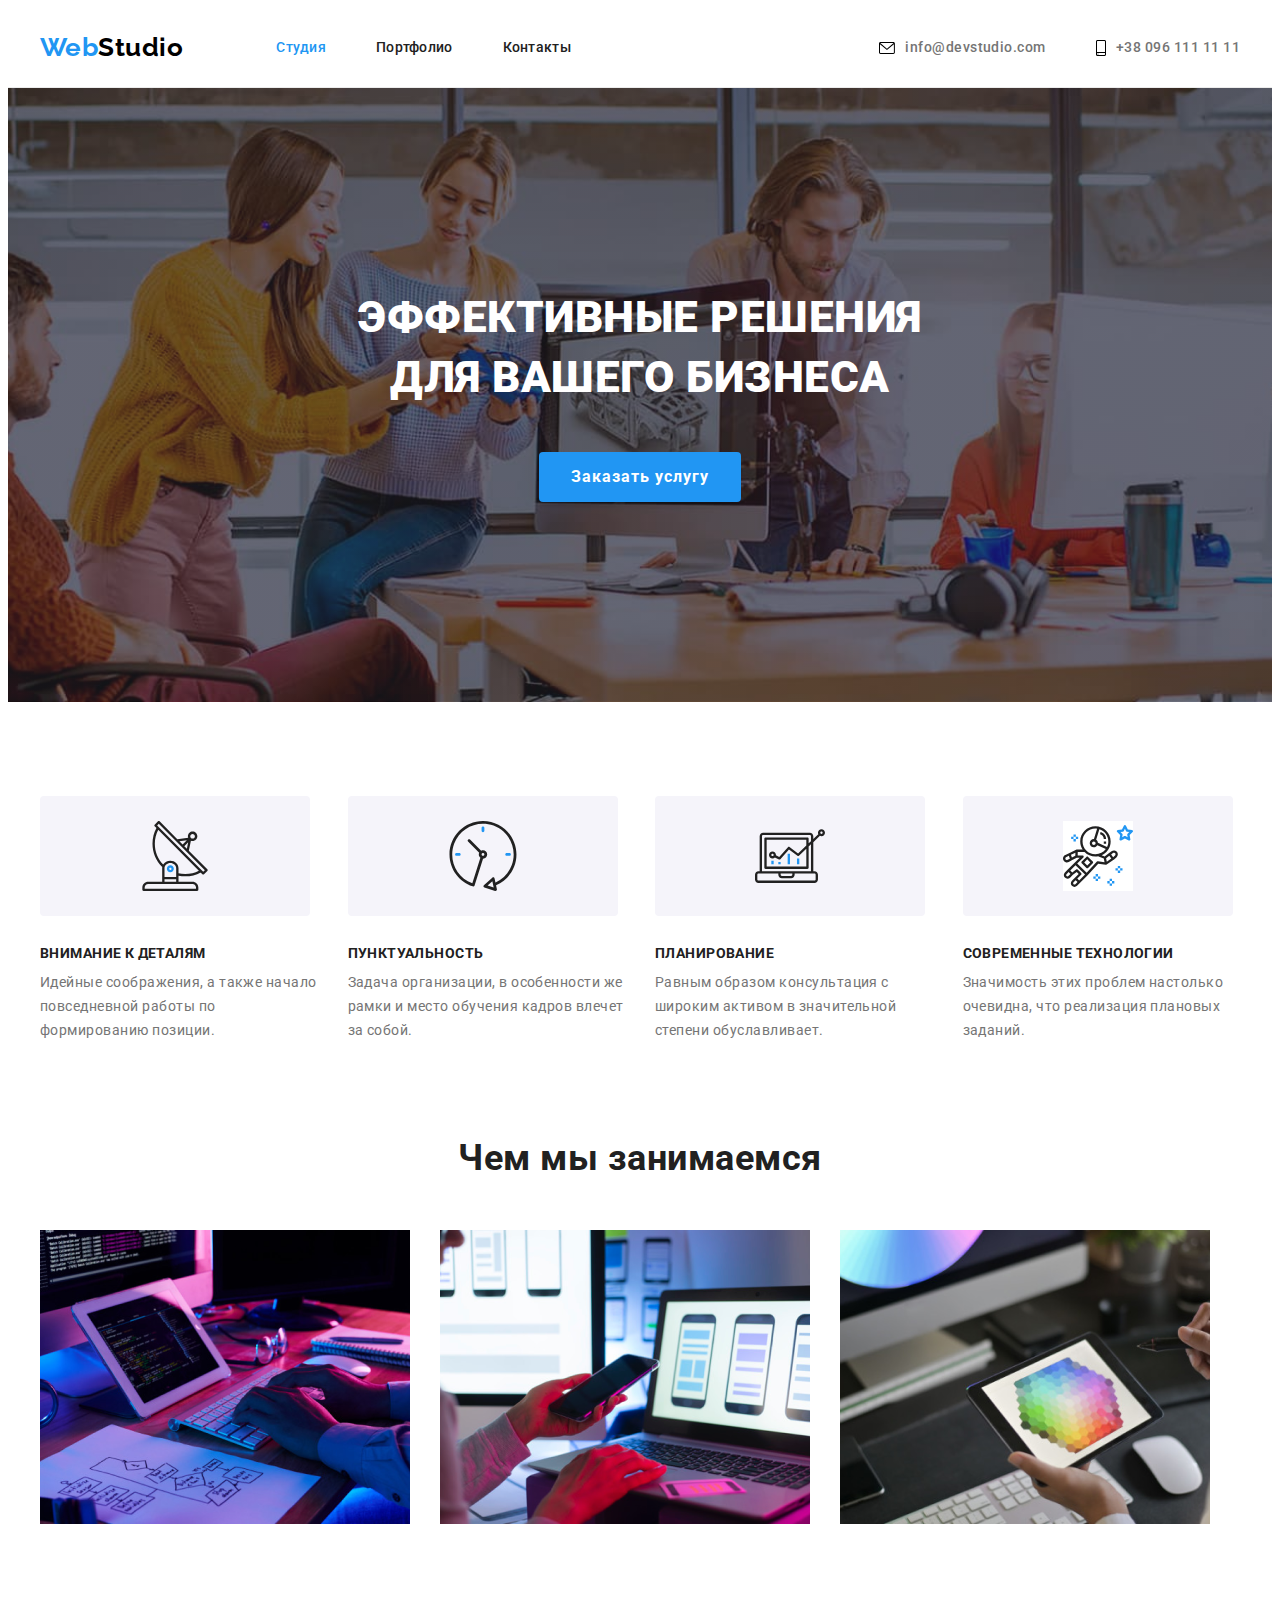
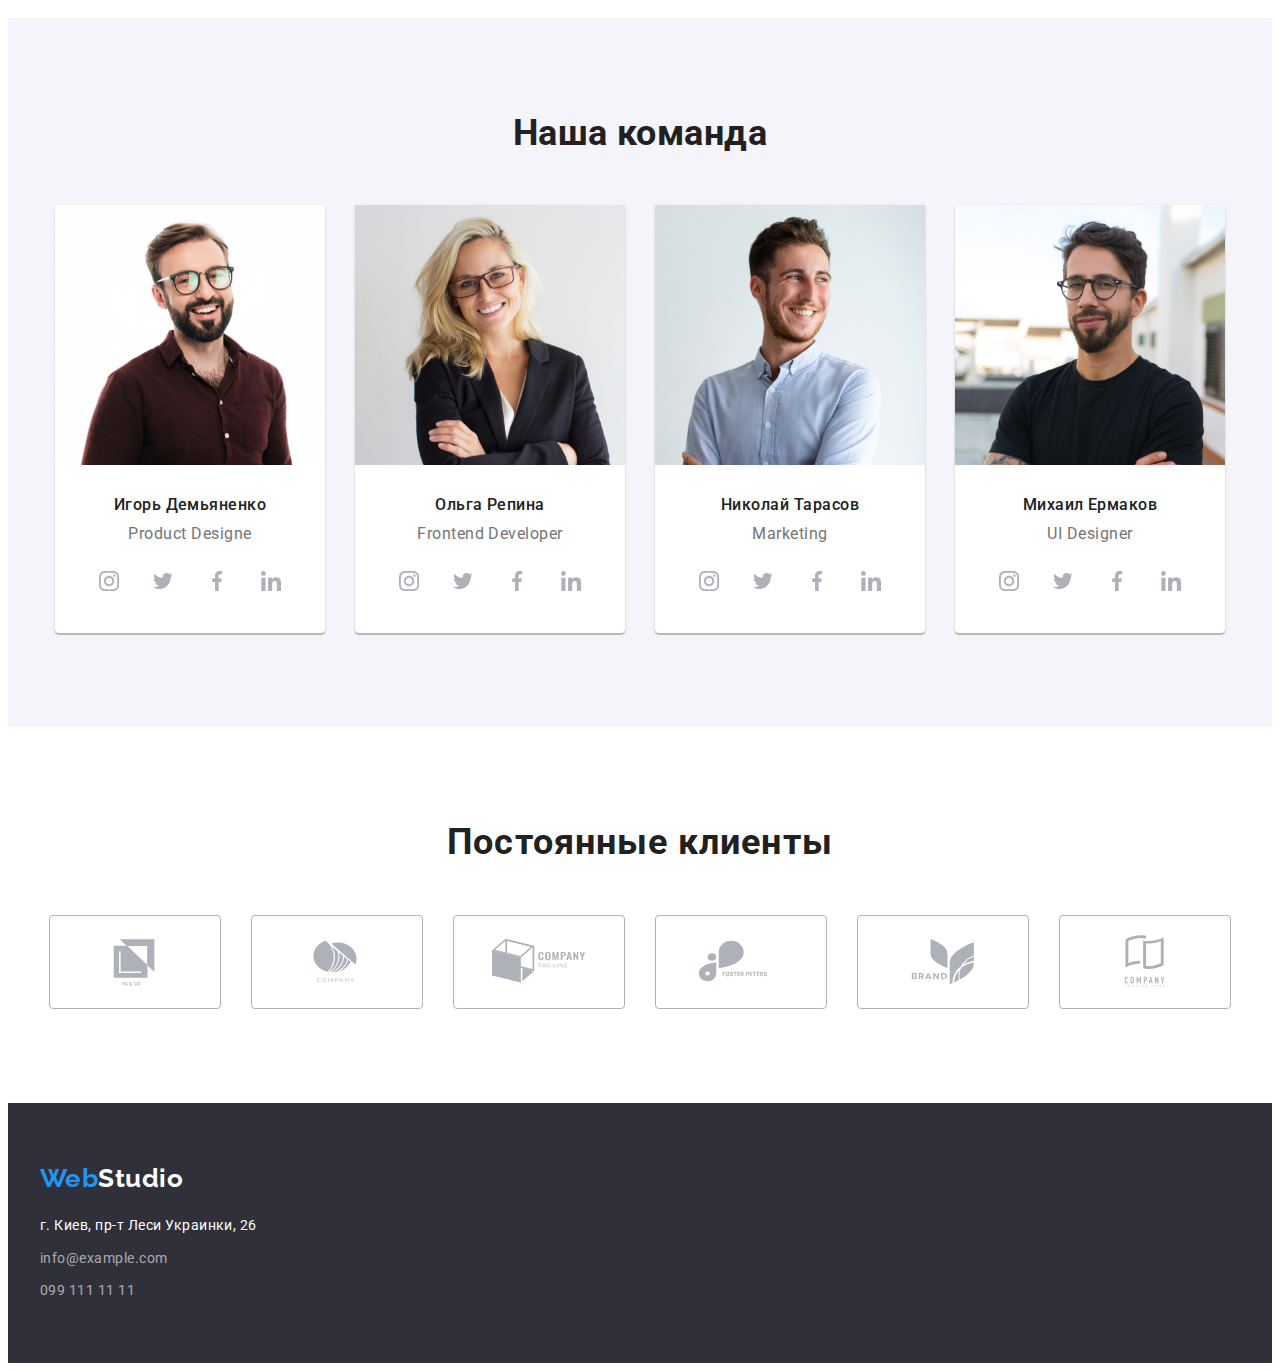
==== commit da26c9a9: "фокус" ====
--- a/index.html
+++ b/index.html
@@ -34,11 +34,11 @@
     </nav>
     <ul class="auth-nav list">
         <li class="item"><a href="" class="link"><svg class="icon-mail">
-            <use href="./images/sprite.svg#icon-twitter"></use>
+            <use href="./images/sprite.svg#icon-mail"></use>
         </svg>info@devstudio.com
        </a></li>
         <li class="item"><a href="" class="link"><svg class="icon-mail1">
-            <use href="./images/sprite.svg#icon-twitter"></use>
+            <use href="./images/sprite.svg#icon-smartphone"></use>
         </svg>+38 096 111 11 11
         </a></li>
 
@@ -295,84 +295,49 @@
         <li class="klients-item">
             <a href="" class="klients-link link">
                 <svg class="klients-icon">
-                    <use href="./images/sprite.svg#icon-antenna-1-2">
-                        <svg id="icon-Logo" viewBox="0 0 57 32" width="100%" height="100%">
-                            <path
-                                d="M20.267 3.733l3.738 3.538-6.938-0.004v17.167h18.133v-6.564l3.733 3.534v-17.671h-18.667zM35.036 17.455l-10.597-10.032h10.597v10.032zM31.746 21.923h-11.81v-11.545h0.835v10.763h10.975v0.781zM22.725 26.72l-0.436 0.899-0.436-0.899h-0.366l0.637 1.198v0.698h0.331v-0.698l0.635-1.198h-0.364zM23.274 28.616l0.154-0.442h0.734l0.155 0.442h0.344l-0.717-1.896h-0.296l-0.716 1.896h0.342zM23.794 27.123l0.275 0.786h-0.549l0.275-0.787zM25.531 27.863c-0.045 0.067-0.071 0.149-0.071 0.238 0 0.001 0 0.002 0 0.003v-0c0 0.16 0.056 0.29 0.168 0.389s0.263 0.149 0.45 0.149c0.188 0 0.349-0.051 0.485-0.153l0.107 0.126h0.367l-0.278-0.33c0.109-0.149 0.164-0.341 0.164-0.574h-0.275c0 0.128-0.027 0.244-0.079 0.348l-0.366-0.432 0.129-0.094c0.078-0.053 0.144-0.119 0.195-0.195l0.002-0.003c0.038-0.061 0.060-0.136 0.060-0.216 0-0.001 0-0.002 0-0.003v0c0-0.002 0-0.005 0-0.007 0-0.117-0.051-0.221-0.132-0.293l-0-0c-0.084-0.076-0.197-0.123-0.32-0.123-0.007 0-0.013 0-0.020 0l0.001-0c-0.153 0-0.274 0.044-0.364 0.13s-0.135 0.203-0.135 0.352c0 0.061 0.014 0.123 0.043 0.189 0.030 0.065 0.082 0.144 0.155 0.237-0.14 0.101-0.235 0.188-0.282 0.261zM26.387 28.283c-0.081 0.066-0.185 0.106-0.299 0.107h-0c-0.005 0-0.010 0-0.015 0-0.082 0-0.156-0.031-0.212-0.083l0 0c-0.052-0.052-0.085-0.123-0.085-0.203 0-0.004 0-0.007 0-0.011l-0 0.001c0-0.101 0.052-0.192 0.156-0.271l0.041-0.029 0.414 0.489zM26.047 27.443c-0.090-0.11-0.134-0.202-0.134-0.275 0-0.063 0.019-0.116 0.055-0.157 0.034-0.039 0.084-0.063 0.139-0.063 0.003 0 0.005 0 0.008 0h-0c0.002-0 0.004-0 0.007-0 0.052 0 0.1 0.020 0.135 0.054l-0-0c0.037 0.035 0.056 0.077 0.056 0.126 0 0.002 0 0.005 0 0.007 0 0.071-0.031 0.134-0.080 0.177l-0 0-0.041 0.032-0.145 0.099zM29.133 28.473c0.13-0.114 0.205-0.272 0.224-0.474h-0.328c-0.018 0.135-0.059 0.232-0.124 0.29s-0.163 0.087-0.292 0.087c-0.141 0-0.249-0.054-0.323-0.162s-0.11-0.264-0.11-0.469v-0.167c0.002-0.203 0.041-0.355 0.117-0.46 0.077-0.105 0.188-0.157 0.331-0.157 0.123 0 0.217 0.030 0.28 0.091s0.104 0.158 0.12 0.294h0.328c-0.021-0.207-0.095-0.368-0.222-0.482s-0.296-0.171-0.506-0.171c-0.155 0-0.292 0.037-0.411 0.111-0.119 0.076-0.213 0.183-0.27 0.31l-0.002 0.005c-0.060 0.133-0.096 0.288-0.096 0.451 0 0.008 0 0.016 0 0.023l-0-0.001v0.177c0.003 0.174 0.035 0.327 0.098 0.46s0.151 0.234 0.266 0.306c0.116 0.071 0.249 0.107 0.4 0.107 0.216 0 0.389-0.056 0.519-0.169zM31.069 28.207c0.064-0.141 0.097-0.304 0.097-0.49v-0.105c0-0.006 0-0.013 0-0.020 0-0.169-0.036-0.329-0.102-0.473l0.003 0.007c-0.060-0.134-0.156-0.243-0.274-0.318l-0.003-0.002c-0.119-0.075-0.256-0.112-0.411-0.112s-0.291 0.037-0.411 0.113c-0.119 0.075-0.211 0.182-0.277 0.324-0.062 0.137-0.098 0.297-0.098 0.466 0 0.008 0 0.016 0 0.025l-0-0.001v0.107c0.001 0.181 0.034 0.341 0.099 0.48 0.066 0.139 0.159 0.246 0.279 0.322 0.121 0.075 0.258 0.112 0.411 0.112 0.156 0 0.293-0.037 0.412-0.112 0.119-0.076 0.212-0.183 0.276-0.323zM30.716 27.135c0.080 0.112 0.119 0.274 0.119 0.484v0.099c0 0.213-0.039 0.376-0.118 0.487-0.078 0.111-0.19 0.167-0.336 0.167-0.004 0-0.009 0-0.014 0-0.134 0-0.253-0.067-0.324-0.17l-0.001-0.001c-0.081-0.114-0.121-0.275-0.121-0.483v-0.109c0.002-0.204 0.043-0.362 0.122-0.473 0.071-0.102 0.188-0.168 0.321-0.168 0.005 0 0.010 0 0.014 0l-0.001-0c0.146 0 0.259 0.056 0.338 0.168z">
-                            </path>
-                        
-                    </use>
-                    </svg>
-                </svg>
-            </a>
-            </li>
-            <li class="klients-item">
-                <a href="" class="klients-link link">
-                    <svg class="klients-icon">
-                        <use href="./images/sprite.svg#icon-antenna-1-2">
-                            <svg id="icon-Logo" viewBox="0 0 57 32" width="100%" height="100%">
-                                <path
-                                    d="M20.267 3.733l3.738 3.538-6.938-0.004v17.167h18.133v-6.564l3.733 3.534v-17.671h-18.667zM35.036 17.455l-10.597-10.032h10.597v10.032zM31.746 21.923h-11.81v-11.545h0.835v10.763h10.975v0.781zM22.725 26.72l-0.436 0.899-0.436-0.899h-0.366l0.637 1.198v0.698h0.331v-0.698l0.635-1.198h-0.364zM23.274 28.616l0.154-0.442h0.734l0.155 0.442h0.344l-0.717-1.896h-0.296l-0.716 1.896h0.342zM23.794 27.123l0.275 0.786h-0.549l0.275-0.787zM25.531 27.863c-0.045 0.067-0.071 0.149-0.071 0.238 0 0.001 0 0.002 0 0.003v-0c0 0.16 0.056 0.29 0.168 0.389s0.263 0.149 0.45 0.149c0.188 0 0.349-0.051 0.485-0.153l0.107 0.126h0.367l-0.278-0.33c0.109-0.149 0.164-0.341 0.164-0.574h-0.275c0 0.128-0.027 0.244-0.079 0.348l-0.366-0.432 0.129-0.094c0.078-0.053 0.144-0.119 0.195-0.195l0.002-0.003c0.038-0.061 0.060-0.136 0.060-0.216 0-0.001 0-0.002 0-0.003v0c0-0.002 0-0.005 0-0.007 0-0.117-0.051-0.221-0.132-0.293l-0-0c-0.084-0.076-0.197-0.123-0.32-0.123-0.007 0-0.013 0-0.020 0l0.001-0c-0.153 0-0.274 0.044-0.364 0.13s-0.135 0.203-0.135 0.352c0 0.061 0.014 0.123 0.043 0.189 0.030 0.065 0.082 0.144 0.155 0.237-0.14 0.101-0.235 0.188-0.282 0.261zM26.387 28.283c-0.081 0.066-0.185 0.106-0.299 0.107h-0c-0.005 0-0.010 0-0.015 0-0.082 0-0.156-0.031-0.212-0.083l0 0c-0.052-0.052-0.085-0.123-0.085-0.203 0-0.004 0-0.007 0-0.011l-0 0.001c0-0.101 0.052-0.192 0.156-0.271l0.041-0.029 0.414 0.489zM26.047 27.443c-0.090-0.11-0.134-0.202-0.134-0.275 0-0.063 0.019-0.116 0.055-0.157 0.034-0.039 0.084-0.063 0.139-0.063 0.003 0 0.005 0 0.008 0h-0c0.002-0 0.004-0 0.007-0 0.052 0 0.1 0.020 0.135 0.054l-0-0c0.037 0.035 0.056 0.077 0.056 0.126 0 0.002 0 0.005 0 0.007 0 0.071-0.031 0.134-0.080 0.177l-0 0-0.041 0.032-0.145 0.099zM29.133 28.473c0.13-0.114 0.205-0.272 0.224-0.474h-0.328c-0.018 0.135-0.059 0.232-0.124 0.29s-0.163 0.087-0.292 0.087c-0.141 0-0.249-0.054-0.323-0.162s-0.11-0.264-0.11-0.469v-0.167c0.002-0.203 0.041-0.355 0.117-0.46 0.077-0.105 0.188-0.157 0.331-0.157 0.123 0 0.217 0.030 0.28 0.091s0.104 0.158 0.12 0.294h0.328c-0.021-0.207-0.095-0.368-0.222-0.482s-0.296-0.171-0.506-0.171c-0.155 0-0.292 0.037-0.411 0.111-0.119 0.076-0.213 0.183-0.27 0.31l-0.002 0.005c-0.060 0.133-0.096 0.288-0.096 0.451 0 0.008 0 0.016 0 0.023l-0-0.001v0.177c0.003 0.174 0.035 0.327 0.098 0.46s0.151 0.234 0.266 0.306c0.116 0.071 0.249 0.107 0.4 0.107 0.216 0 0.389-0.056 0.519-0.169zM31.069 28.207c0.064-0.141 0.097-0.304 0.097-0.49v-0.105c0-0.006 0-0.013 0-0.020 0-0.169-0.036-0.329-0.102-0.473l0.003 0.007c-0.060-0.134-0.156-0.243-0.274-0.318l-0.003-0.002c-0.119-0.075-0.256-0.112-0.411-0.112s-0.291 0.037-0.411 0.113c-0.119 0.075-0.211 0.182-0.277 0.324-0.062 0.137-0.098 0.297-0.098 0.466 0 0.008 0 0.016 0 0.025l-0-0.001v0.107c0.001 0.181 0.034 0.341 0.099 0.48 0.066 0.139 0.159 0.246 0.279 0.322 0.121 0.075 0.258 0.112 0.411 0.112 0.156 0 0.293-0.037 0.412-0.112 0.119-0.076 0.212-0.183 0.276-0.323zM30.716 27.135c0.080 0.112 0.119 0.274 0.119 0.484v0.099c0 0.213-0.039 0.376-0.118 0.487-0.078 0.111-0.19 0.167-0.336 0.167-0.004 0-0.009 0-0.014 0-0.134 0-0.253-0.067-0.324-0.17l-0.001-0.001c-0.081-0.114-0.121-0.275-0.121-0.483v-0.109c0.002-0.204 0.043-0.362 0.122-0.473 0.071-0.102 0.188-0.168 0.321-0.168 0.005 0 0.010 0 0.014 0l-0.001-0c0.146 0 0.259 0.056 0.338 0.168z">
-                                </path>
+                    <use href="./images/sprite.svg#icon-ya-2">    
+                    </use>   
+                </svg>
+            </a>
+            </li>
+            <li class="klients-item">
+                <a href="" class="klients-link link">
+                    <svg class="klients-icon">
+                        <use href="./images/sprite.svg#icon-company-2">
+                        </use>
+                    </svg>
+                </a>
+            </li>
+            <li class="klients-item">
+                <a href="" class="klients-link link">
+                    <svg class="klients-icon">
+                        <use href="./images/sprite.svg#icon-companyline-2">
             
                         </use>
                     </svg>
-                    </svg>
-                </a>
-            </li>
-            <li class="klients-item">
-                <a href="" class="klients-link link">
-                    <svg class="klients-icon">
-                        <use href="./images/sprite.svg#icon-antenna-1-2">
-                            <svg id="icon-Logo" viewBox="0 0 57 32" width="100%" height="100%">
-                                <path
-                                    d="M20.267 3.733l3.738 3.538-6.938-0.004v17.167h18.133v-6.564l3.733 3.534v-17.671h-18.667zM35.036 17.455l-10.597-10.032h10.597v10.032zM31.746 21.923h-11.81v-11.545h0.835v10.763h10.975v0.781zM22.725 26.72l-0.436 0.899-0.436-0.899h-0.366l0.637 1.198v0.698h0.331v-0.698l0.635-1.198h-0.364zM23.274 28.616l0.154-0.442h0.734l0.155 0.442h0.344l-0.717-1.896h-0.296l-0.716 1.896h0.342zM23.794 27.123l0.275 0.786h-0.549l0.275-0.787zM25.531 27.863c-0.045 0.067-0.071 0.149-0.071 0.238 0 0.001 0 0.002 0 0.003v-0c0 0.16 0.056 0.29 0.168 0.389s0.263 0.149 0.45 0.149c0.188 0 0.349-0.051 0.485-0.153l0.107 0.126h0.367l-0.278-0.33c0.109-0.149 0.164-0.341 0.164-0.574h-0.275c0 0.128-0.027 0.244-0.079 0.348l-0.366-0.432 0.129-0.094c0.078-0.053 0.144-0.119 0.195-0.195l0.002-0.003c0.038-0.061 0.060-0.136 0.060-0.216 0-0.001 0-0.002 0-0.003v0c0-0.002 0-0.005 0-0.007 0-0.117-0.051-0.221-0.132-0.293l-0-0c-0.084-0.076-0.197-0.123-0.32-0.123-0.007 0-0.013 0-0.020 0l0.001-0c-0.153 0-0.274 0.044-0.364 0.13s-0.135 0.203-0.135 0.352c0 0.061 0.014 0.123 0.043 0.189 0.030 0.065 0.082 0.144 0.155 0.237-0.14 0.101-0.235 0.188-0.282 0.261zM26.387 28.283c-0.081 0.066-0.185 0.106-0.299 0.107h-0c-0.005 0-0.010 0-0.015 0-0.082 0-0.156-0.031-0.212-0.083l0 0c-0.052-0.052-0.085-0.123-0.085-0.203 0-0.004 0-0.007 0-0.011l-0 0.001c0-0.101 0.052-0.192 0.156-0.271l0.041-0.029 0.414 0.489zM26.047 27.443c-0.090-0.11-0.134-0.202-0.134-0.275 0-0.063 0.019-0.116 0.055-0.157 0.034-0.039 0.084-0.063 0.139-0.063 0.003 0 0.005 0 0.008 0h-0c0.002-0 0.004-0 0.007-0 0.052 0 0.1 0.020 0.135 0.054l-0-0c0.037 0.035 0.056 0.077 0.056 0.126 0 0.002 0 0.005 0 0.007 0 0.071-0.031 0.134-0.080 0.177l-0 0-0.041 0.032-0.145 0.099zM29.133 28.473c0.13-0.114 0.205-0.272 0.224-0.474h-0.328c-0.018 0.135-0.059 0.232-0.124 0.29s-0.163 0.087-0.292 0.087c-0.141 0-0.249-0.054-0.323-0.162s-0.11-0.264-0.11-0.469v-0.167c0.002-0.203 0.041-0.355 0.117-0.46 0.077-0.105 0.188-0.157 0.331-0.157 0.123 0 0.217 0.030 0.28 0.091s0.104 0.158 0.12 0.294h0.328c-0.021-0.207-0.095-0.368-0.222-0.482s-0.296-0.171-0.506-0.171c-0.155 0-0.292 0.037-0.411 0.111-0.119 0.076-0.213 0.183-0.27 0.31l-0.002 0.005c-0.060 0.133-0.096 0.288-0.096 0.451 0 0.008 0 0.016 0 0.023l-0-0.001v0.177c0.003 0.174 0.035 0.327 0.098 0.46s0.151 0.234 0.266 0.306c0.116 0.071 0.249 0.107 0.4 0.107 0.216 0 0.389-0.056 0.519-0.169zM31.069 28.207c0.064-0.141 0.097-0.304 0.097-0.49v-0.105c0-0.006 0-0.013 0-0.020 0-0.169-0.036-0.329-0.102-0.473l0.003 0.007c-0.060-0.134-0.156-0.243-0.274-0.318l-0.003-0.002c-0.119-0.075-0.256-0.112-0.411-0.112s-0.291 0.037-0.411 0.113c-0.119 0.075-0.211 0.182-0.277 0.324-0.062 0.137-0.098 0.297-0.098 0.466 0 0.008 0 0.016 0 0.025l-0-0.001v0.107c0.001 0.181 0.034 0.341 0.099 0.48 0.066 0.139 0.159 0.246 0.279 0.322 0.121 0.075 0.258 0.112 0.411 0.112 0.156 0 0.293-0.037 0.412-0.112 0.119-0.076 0.212-0.183 0.276-0.323zM30.716 27.135c0.080 0.112 0.119 0.274 0.119 0.484v0.099c0 0.213-0.039 0.376-0.118 0.487-0.078 0.111-0.19 0.167-0.336 0.167-0.004 0-0.009 0-0.014 0-0.134 0-0.253-0.067-0.324-0.17l-0.001-0.001c-0.081-0.114-0.121-0.275-0.121-0.483v-0.109c0.002-0.204 0.043-0.362 0.122-0.473 0.071-0.102 0.188-0.168 0.321-0.168 0.005 0 0.010 0 0.014 0l-0.001-0c0.146 0 0.259 0.056 0.338 0.168z">
-                                </path>
-            
-                        </use>
-                    </svg>
-                    </svg>
-                </a>
-            </li>
-            <li class="klients-item">
-                <a href="" class="klients-link link">
-                    <svg class="klients-icon">
-                        <use href="./images/sprite.svg#icon-antenna-1-2">
-                            <svg id="icon-Logo" viewBox="0 0 57 32" width="100%" height="100%">
-                                <path
-                                    d="M20.267 3.733l3.738 3.538-6.938-0.004v17.167h18.133v-6.564l3.733 3.534v-17.671h-18.667zM35.036 17.455l-10.597-10.032h10.597v10.032zM31.746 21.923h-11.81v-11.545h0.835v10.763h10.975v0.781zM22.725 26.72l-0.436 0.899-0.436-0.899h-0.366l0.637 1.198v0.698h0.331v-0.698l0.635-1.198h-0.364zM23.274 28.616l0.154-0.442h0.734l0.155 0.442h0.344l-0.717-1.896h-0.296l-0.716 1.896h0.342zM23.794 27.123l0.275 0.786h-0.549l0.275-0.787zM25.531 27.863c-0.045 0.067-0.071 0.149-0.071 0.238 0 0.001 0 0.002 0 0.003v-0c0 0.16 0.056 0.29 0.168 0.389s0.263 0.149 0.45 0.149c0.188 0 0.349-0.051 0.485-0.153l0.107 0.126h0.367l-0.278-0.33c0.109-0.149 0.164-0.341 0.164-0.574h-0.275c0 0.128-0.027 0.244-0.079 0.348l-0.366-0.432 0.129-0.094c0.078-0.053 0.144-0.119 0.195-0.195l0.002-0.003c0.038-0.061 0.060-0.136 0.060-0.216 0-0.001 0-0.002 0-0.003v0c0-0.002 0-0.005 0-0.007 0-0.117-0.051-0.221-0.132-0.293l-0-0c-0.084-0.076-0.197-0.123-0.32-0.123-0.007 0-0.013 0-0.020 0l0.001-0c-0.153 0-0.274 0.044-0.364 0.13s-0.135 0.203-0.135 0.352c0 0.061 0.014 0.123 0.043 0.189 0.030 0.065 0.082 0.144 0.155 0.237-0.14 0.101-0.235 0.188-0.282 0.261zM26.387 28.283c-0.081 0.066-0.185 0.106-0.299 0.107h-0c-0.005 0-0.010 0-0.015 0-0.082 0-0.156-0.031-0.212-0.083l0 0c-0.052-0.052-0.085-0.123-0.085-0.203 0-0.004 0-0.007 0-0.011l-0 0.001c0-0.101 0.052-0.192 0.156-0.271l0.041-0.029 0.414 0.489zM26.047 27.443c-0.090-0.11-0.134-0.202-0.134-0.275 0-0.063 0.019-0.116 0.055-0.157 0.034-0.039 0.084-0.063 0.139-0.063 0.003 0 0.005 0 0.008 0h-0c0.002-0 0.004-0 0.007-0 0.052 0 0.1 0.020 0.135 0.054l-0-0c0.037 0.035 0.056 0.077 0.056 0.126 0 0.002 0 0.005 0 0.007 0 0.071-0.031 0.134-0.080 0.177l-0 0-0.041 0.032-0.145 0.099zM29.133 28.473c0.13-0.114 0.205-0.272 0.224-0.474h-0.328c-0.018 0.135-0.059 0.232-0.124 0.29s-0.163 0.087-0.292 0.087c-0.141 0-0.249-0.054-0.323-0.162s-0.11-0.264-0.11-0.469v-0.167c0.002-0.203 0.041-0.355 0.117-0.46 0.077-0.105 0.188-0.157 0.331-0.157 0.123 0 0.217 0.030 0.28 0.091s0.104 0.158 0.12 0.294h0.328c-0.021-0.207-0.095-0.368-0.222-0.482s-0.296-0.171-0.506-0.171c-0.155 0-0.292 0.037-0.411 0.111-0.119 0.076-0.213 0.183-0.27 0.31l-0.002 0.005c-0.060 0.133-0.096 0.288-0.096 0.451 0 0.008 0 0.016 0 0.023l-0-0.001v0.177c0.003 0.174 0.035 0.327 0.098 0.46s0.151 0.234 0.266 0.306c0.116 0.071 0.249 0.107 0.4 0.107 0.216 0 0.389-0.056 0.519-0.169zM31.069 28.207c0.064-0.141 0.097-0.304 0.097-0.49v-0.105c0-0.006 0-0.013 0-0.020 0-0.169-0.036-0.329-0.102-0.473l0.003 0.007c-0.060-0.134-0.156-0.243-0.274-0.318l-0.003-0.002c-0.119-0.075-0.256-0.112-0.411-0.112s-0.291 0.037-0.411 0.113c-0.119 0.075-0.211 0.182-0.277 0.324-0.062 0.137-0.098 0.297-0.098 0.466 0 0.008 0 0.016 0 0.025l-0-0.001v0.107c0.001 0.181 0.034 0.341 0.099 0.48 0.066 0.139 0.159 0.246 0.279 0.322 0.121 0.075 0.258 0.112 0.411 0.112 0.156 0 0.293-0.037 0.412-0.112 0.119-0.076 0.212-0.183 0.276-0.323zM30.716 27.135c0.080 0.112 0.119 0.274 0.119 0.484v0.099c0 0.213-0.039 0.376-0.118 0.487-0.078 0.111-0.19 0.167-0.336 0.167-0.004 0-0.009 0-0.014 0-0.134 0-0.253-0.067-0.324-0.17l-0.001-0.001c-0.081-0.114-0.121-0.275-0.121-0.483v-0.109c0.002-0.204 0.043-0.362 0.122-0.473 0.071-0.102 0.188-0.168 0.321-0.168 0.005 0 0.010 0 0.014 0l-0.001-0c0.146 0 0.259 0.056 0.338 0.168z">
-                                </path>
-            
-                        </use>
-                    </svg>
-                    </svg>
-                </a>
-            </li>
-            <li class="klients-item">
-                <a href="" class="klients-link link">
-                    <svg class="klients-icon">
-                        <use href="./images/sprite.svg#icon-antenna-1-2">
-                            <svg id="icon-Logo" viewBox="0 0 57 32" width="100%" height="100%">
-                                <path
-                                    d="M20.267 3.733l3.738 3.538-6.938-0.004v17.167h18.133v-6.564l3.733 3.534v-17.671h-18.667zM35.036 17.455l-10.597-10.032h10.597v10.032zM31.746 21.923h-11.81v-11.545h0.835v10.763h10.975v0.781zM22.725 26.72l-0.436 0.899-0.436-0.899h-0.366l0.637 1.198v0.698h0.331v-0.698l0.635-1.198h-0.364zM23.274 28.616l0.154-0.442h0.734l0.155 0.442h0.344l-0.717-1.896h-0.296l-0.716 1.896h0.342zM23.794 27.123l0.275 0.786h-0.549l0.275-0.787zM25.531 27.863c-0.045 0.067-0.071 0.149-0.071 0.238 0 0.001 0 0.002 0 0.003v-0c0 0.16 0.056 0.29 0.168 0.389s0.263 0.149 0.45 0.149c0.188 0 0.349-0.051 0.485-0.153l0.107 0.126h0.367l-0.278-0.33c0.109-0.149 0.164-0.341 0.164-0.574h-0.275c0 0.128-0.027 0.244-0.079 0.348l-0.366-0.432 0.129-0.094c0.078-0.053 0.144-0.119 0.195-0.195l0.002-0.003c0.038-0.061 0.060-0.136 0.060-0.216 0-0.001 0-0.002 0-0.003v0c0-0.002 0-0.005 0-0.007 0-0.117-0.051-0.221-0.132-0.293l-0-0c-0.084-0.076-0.197-0.123-0.32-0.123-0.007 0-0.013 0-0.020 0l0.001-0c-0.153 0-0.274 0.044-0.364 0.13s-0.135 0.203-0.135 0.352c0 0.061 0.014 0.123 0.043 0.189 0.030 0.065 0.082 0.144 0.155 0.237-0.14 0.101-0.235 0.188-0.282 0.261zM26.387 28.283c-0.081 0.066-0.185 0.106-0.299 0.107h-0c-0.005 0-0.010 0-0.015 0-0.082 0-0.156-0.031-0.212-0.083l0 0c-0.052-0.052-0.085-0.123-0.085-0.203 0-0.004 0-0.007 0-0.011l-0 0.001c0-0.101 0.052-0.192 0.156-0.271l0.041-0.029 0.414 0.489zM26.047 27.443c-0.090-0.11-0.134-0.202-0.134-0.275 0-0.063 0.019-0.116 0.055-0.157 0.034-0.039 0.084-0.063 0.139-0.063 0.003 0 0.005 0 0.008 0h-0c0.002-0 0.004-0 0.007-0 0.052 0 0.1 0.020 0.135 0.054l-0-0c0.037 0.035 0.056 0.077 0.056 0.126 0 0.002 0 0.005 0 0.007 0 0.071-0.031 0.134-0.080 0.177l-0 0-0.041 0.032-0.145 0.099zM29.133 28.473c0.13-0.114 0.205-0.272 0.224-0.474h-0.328c-0.018 0.135-0.059 0.232-0.124 0.29s-0.163 0.087-0.292 0.087c-0.141 0-0.249-0.054-0.323-0.162s-0.11-0.264-0.11-0.469v-0.167c0.002-0.203 0.041-0.355 0.117-0.46 0.077-0.105 0.188-0.157 0.331-0.157 0.123 0 0.217 0.030 0.28 0.091s0.104 0.158 0.12 0.294h0.328c-0.021-0.207-0.095-0.368-0.222-0.482s-0.296-0.171-0.506-0.171c-0.155 0-0.292 0.037-0.411 0.111-0.119 0.076-0.213 0.183-0.27 0.31l-0.002 0.005c-0.060 0.133-0.096 0.288-0.096 0.451 0 0.008 0 0.016 0 0.023l-0-0.001v0.177c0.003 0.174 0.035 0.327 0.098 0.46s0.151 0.234 0.266 0.306c0.116 0.071 0.249 0.107 0.4 0.107 0.216 0 0.389-0.056 0.519-0.169zM31.069 28.207c0.064-0.141 0.097-0.304 0.097-0.49v-0.105c0-0.006 0-0.013 0-0.020 0-0.169-0.036-0.329-0.102-0.473l0.003 0.007c-0.060-0.134-0.156-0.243-0.274-0.318l-0.003-0.002c-0.119-0.075-0.256-0.112-0.411-0.112s-0.291 0.037-0.411 0.113c-0.119 0.075-0.211 0.182-0.277 0.324-0.062 0.137-0.098 0.297-0.098 0.466 0 0.008 0 0.016 0 0.025l-0-0.001v0.107c0.001 0.181 0.034 0.341 0.099 0.48 0.066 0.139 0.159 0.246 0.279 0.322 0.121 0.075 0.258 0.112 0.411 0.112 0.156 0 0.293-0.037 0.412-0.112 0.119-0.076 0.212-0.183 0.276-0.323zM30.716 27.135c0.080 0.112 0.119 0.274 0.119 0.484v0.099c0 0.213-0.039 0.376-0.118 0.487-0.078 0.111-0.19 0.167-0.336 0.167-0.004 0-0.009 0-0.014 0-0.134 0-0.253-0.067-0.324-0.17l-0.001-0.001c-0.081-0.114-0.121-0.275-0.121-0.483v-0.109c0.002-0.204 0.043-0.362 0.122-0.473 0.071-0.102 0.188-0.168 0.321-0.168 0.005 0 0.010 0 0.014 0l-0.001-0c0.146 0 0.259 0.056 0.338 0.168z">
-                                </path>
-            
-                        </use>
-                    </svg>
-                    </svg>
-                </a>
-            </li>
-            <li class="klients-item">
-                <a href="" class="klients-link link">
-                    <svg class="klients-icon">
-                        <use href="./images/sprite.svg#icon-antenna-1-2">
-                            <svg id="icon-Logo" viewBox="0 0 57 32" width="100%" height="100%">
-                                <path
-                                    d="M20.267 3.733l3.738 3.538-6.938-0.004v17.167h18.133v-6.564l3.733 3.534v-17.671h-18.667zM35.036 17.455l-10.597-10.032h10.597v10.032zM31.746 21.923h-11.81v-11.545h0.835v10.763h10.975v0.781zM22.725 26.72l-0.436 0.899-0.436-0.899h-0.366l0.637 1.198v0.698h0.331v-0.698l0.635-1.198h-0.364zM23.274 28.616l0.154-0.442h0.734l0.155 0.442h0.344l-0.717-1.896h-0.296l-0.716 1.896h0.342zM23.794 27.123l0.275 0.786h-0.549l0.275-0.787zM25.531 27.863c-0.045 0.067-0.071 0.149-0.071 0.238 0 0.001 0 0.002 0 0.003v-0c0 0.16 0.056 0.29 0.168 0.389s0.263 0.149 0.45 0.149c0.188 0 0.349-0.051 0.485-0.153l0.107 0.126h0.367l-0.278-0.33c0.109-0.149 0.164-0.341 0.164-0.574h-0.275c0 0.128-0.027 0.244-0.079 0.348l-0.366-0.432 0.129-0.094c0.078-0.053 0.144-0.119 0.195-0.195l0.002-0.003c0.038-0.061 0.060-0.136 0.060-0.216 0-0.001 0-0.002 0-0.003v0c0-0.002 0-0.005 0-0.007 0-0.117-0.051-0.221-0.132-0.293l-0-0c-0.084-0.076-0.197-0.123-0.32-0.123-0.007 0-0.013 0-0.020 0l0.001-0c-0.153 0-0.274 0.044-0.364 0.13s-0.135 0.203-0.135 0.352c0 0.061 0.014 0.123 0.043 0.189 0.030 0.065 0.082 0.144 0.155 0.237-0.14 0.101-0.235 0.188-0.282 0.261zM26.387 28.283c-0.081 0.066-0.185 0.106-0.299 0.107h-0c-0.005 0-0.010 0-0.015 0-0.082 0-0.156-0.031-0.212-0.083l0 0c-0.052-0.052-0.085-0.123-0.085-0.203 0-0.004 0-0.007 0-0.011l-0 0.001c0-0.101 0.052-0.192 0.156-0.271l0.041-0.029 0.414 0.489zM26.047 27.443c-0.090-0.11-0.134-0.202-0.134-0.275 0-0.063 0.019-0.116 0.055-0.157 0.034-0.039 0.084-0.063 0.139-0.063 0.003 0 0.005 0 0.008 0h-0c0.002-0 0.004-0 0.007-0 0.052 0 0.1 0.020 0.135 0.054l-0-0c0.037 0.035 0.056 0.077 0.056 0.126 0 0.002 0 0.005 0 0.007 0 0.071-0.031 0.134-0.080 0.177l-0 0-0.041 0.032-0.145 0.099zM29.133 28.473c0.13-0.114 0.205-0.272 0.224-0.474h-0.328c-0.018 0.135-0.059 0.232-0.124 0.29s-0.163 0.087-0.292 0.087c-0.141 0-0.249-0.054-0.323-0.162s-0.11-0.264-0.11-0.469v-0.167c0.002-0.203 0.041-0.355 0.117-0.46 0.077-0.105 0.188-0.157 0.331-0.157 0.123 0 0.217 0.030 0.28 0.091s0.104 0.158 0.12 0.294h0.328c-0.021-0.207-0.095-0.368-0.222-0.482s-0.296-0.171-0.506-0.171c-0.155 0-0.292 0.037-0.411 0.111-0.119 0.076-0.213 0.183-0.27 0.31l-0.002 0.005c-0.060 0.133-0.096 0.288-0.096 0.451 0 0.008 0 0.016 0 0.023l-0-0.001v0.177c0.003 0.174 0.035 0.327 0.098 0.46s0.151 0.234 0.266 0.306c0.116 0.071 0.249 0.107 0.4 0.107 0.216 0 0.389-0.056 0.519-0.169zM31.069 28.207c0.064-0.141 0.097-0.304 0.097-0.49v-0.105c0-0.006 0-0.013 0-0.020 0-0.169-0.036-0.329-0.102-0.473l0.003 0.007c-0.060-0.134-0.156-0.243-0.274-0.318l-0.003-0.002c-0.119-0.075-0.256-0.112-0.411-0.112s-0.291 0.037-0.411 0.113c-0.119 0.075-0.211 0.182-0.277 0.324-0.062 0.137-0.098 0.297-0.098 0.466 0 0.008 0 0.016 0 0.025l-0-0.001v0.107c0.001 0.181 0.034 0.341 0.099 0.48 0.066 0.139 0.159 0.246 0.279 0.322 0.121 0.075 0.258 0.112 0.411 0.112 0.156 0 0.293-0.037 0.412-0.112 0.119-0.076 0.212-0.183 0.276-0.323zM30.716 27.135c0.080 0.112 0.119 0.274 0.119 0.484v0.099c0 0.213-0.039 0.376-0.118 0.487-0.078 0.111-0.19 0.167-0.336 0.167-0.004 0-0.009 0-0.014 0-0.134 0-0.253-0.067-0.324-0.17l-0.001-0.001c-0.081-0.114-0.121-0.275-0.121-0.483v-0.109c0.002-0.204 0.043-0.362 0.122-0.473 0.071-0.102 0.188-0.168 0.321-0.168 0.005 0 0.010 0 0.014 0l-0.001-0c0.146 0 0.259 0.056 0.338 0.168z">
-                                </path>
-            
-                        </use>
-                    </svg>
+                </a>
+            </li>
+            <li class="klients-item">
+                <a href="" class="klients-link link">
+                    <svg class="klients-icon">
+                        <use href="./images/sprite.svg#icon-foster-2">
+                        </use>
+                    </svg>
+                </a>
+            </li>
+            <li class="klients-item">
+                <a href="" class="klients-link link">
+                    <svg class="klients-icon">
+                        <use href="./images/sprite.svg#icon-brand-2">
+                        </use>
+                    </svg>
+                </a>
+            </li>
+            <li class="klients-item">
+                <a href="" class="klients-link link">
+                    <svg class="klients-icon">
+                        <use href="./images/sprite.svg#icon-companyteg-2">
+                        </use>
                     </svg>
                 </a>
             </li>
--- a/css/styles.css
+++ b/css/styles.css
@@ -143,6 +143,15 @@
   margin-left: auto;
   align-items: center;
 }
+.auth-nav .icon-mail:hover,
+.auth-nav .icon-mail:focus {
+  fill: #2196f3;
+}
+.auth-nav .icon-mail1:hover,
+.auth-nav .icon-mail1:focus {
+  fill: #2196f3;
+}
+
 .icon-mail {
   width: 16px;
   height: 12px;
@@ -398,6 +407,7 @@
   text-align: center;
   letter-spacing: 0.03em;
   color: #212121;
+  margin-bottom: 50px;
 }
 .klients-list {
   display: flex;
@@ -414,19 +424,27 @@
 .klients-link {
   width: 170px;
   height: 92px;
-  border-radius: 1px;
-  color: #2196f3;
-  background-color: #f5f4fa;
-  display: flex;
-  align-items: center;
-  justify-content: center;
-  margin-top: 50px;
-  margin-right: 30px;
+  border: 1px solid;
+  border-radius: 4px;
+  color: #afb1b8;
+  background-color: #ffffff;
+  display: flex;
+  align-items: center;
+  justify-content: center;
+}
+.klients-link:hover,
+.klients-link:focus {
+  background-color: var(__accent-color);
+}
+.klients-link:hover .klients-icon,
+.klients-link:focus .klients-icon {
+  fill: #2196f3;
 }
 
 .klients-icon {
-  width: 41px;
-  height: 47px;
+  width: 106px;
+  height: 60px;
+  fill: #afb1b8;
 }
 
 .footer {
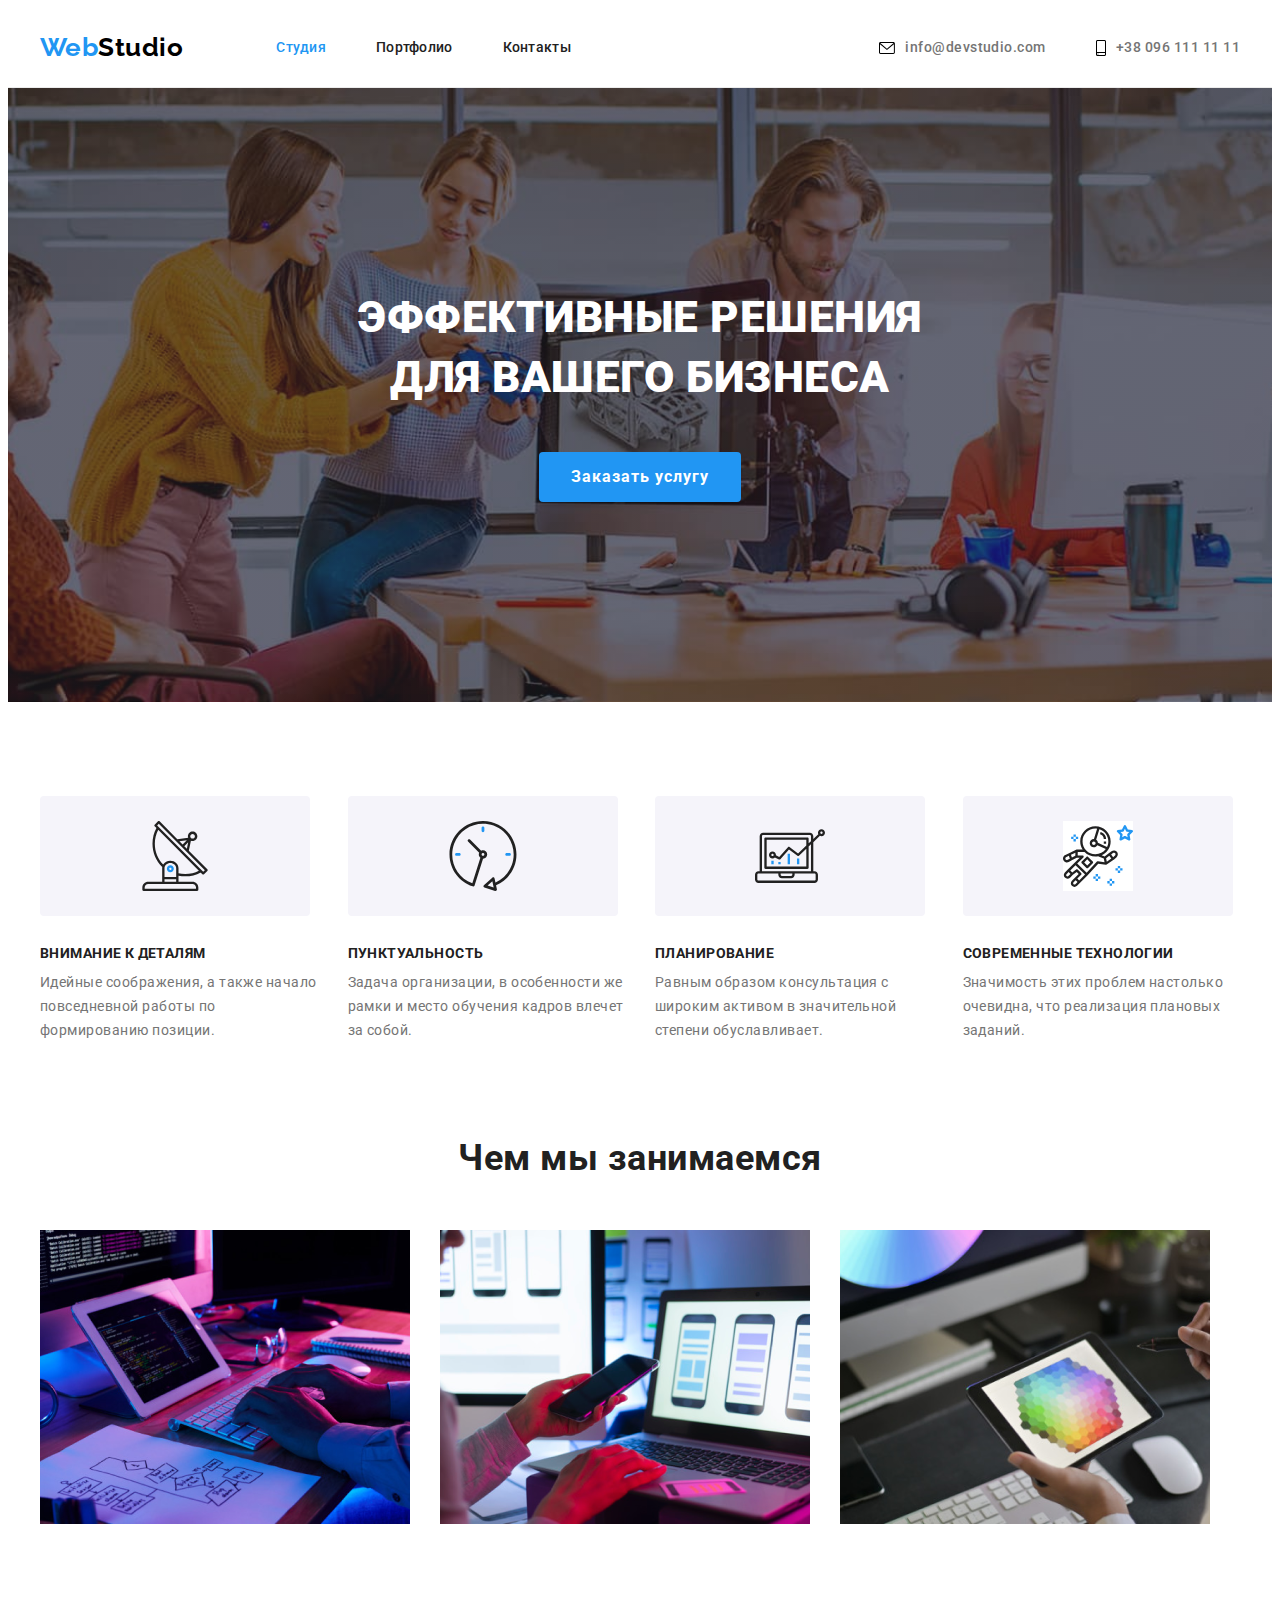
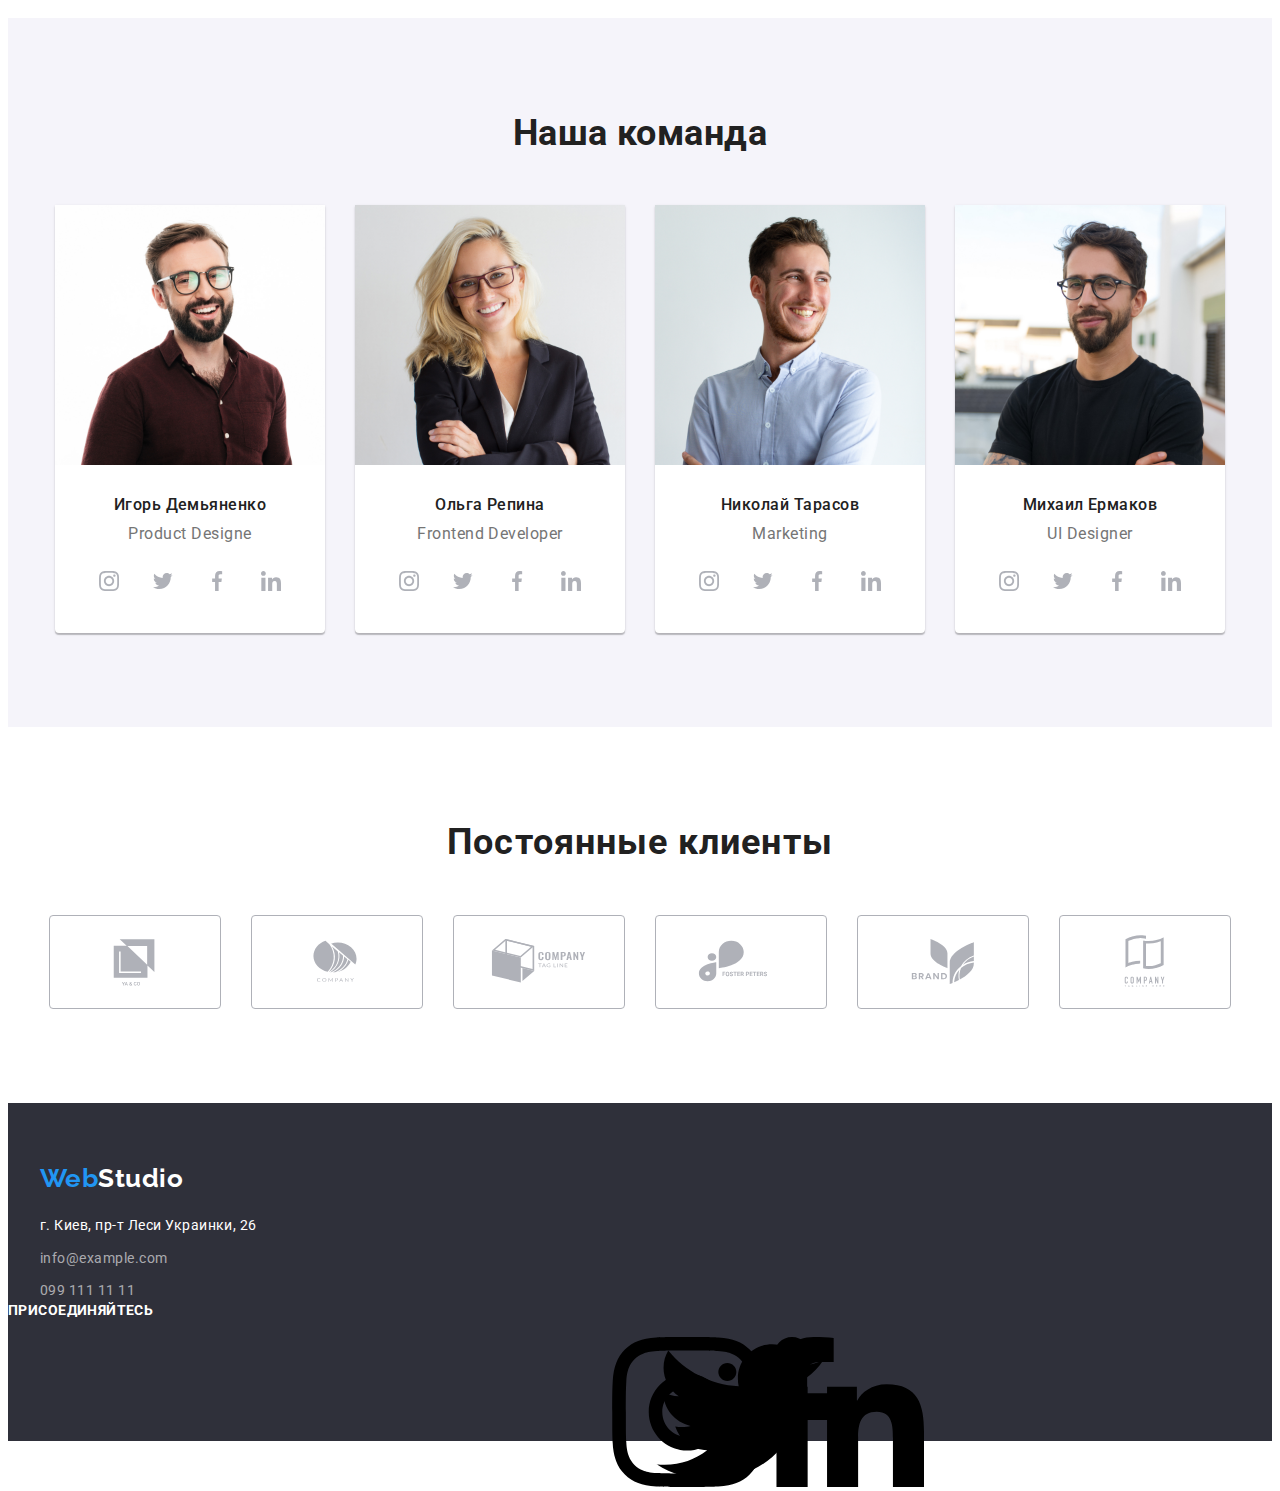
==== commit 330e4bad: "footer" ====
--- a/index.html
+++ b/index.html
@@ -367,6 +367,43 @@
         </ul>
     </address>
     </div>
+    <div class="footer-right">
+        <h3 class="footer-text">ПРИСОЕДИНЯЙТЕСЬ</h3>
+        <ul class="footer-social-list social-list list">
+            <li class="social-item link">
+                <a href class="footer-social-link link">
+                    <svg class="footer-social-icon">
+                        <use href="./images/sprite.svg#icon-instagram">
+                        </use>
+                    </svg>
+                </a>
+            </li>
+            <li class="social-item link">
+            <a href class="footer-social-link link">
+                <svg class="footer-social-icon">
+                    <use href="./images/sprite.svg#icon-twitter">
+                    </use>
+                </svg>
+            </a>
+            </li>
+            <li class="social-item link">
+                <a href class="footer-social-link link">
+                    <svg class="footer-social-icon">
+                        <use href="./images/sprite.svg#icon-facebook">
+                        </use>
+                    </svg>
+                </a>
+            </li>
+            <li class="social-item link">
+                <a href class="footer-social-link link">
+                    <svg class="footer-social-icon">
+                        <use href="./images/sprite.svg#icon-linkedin">
+                        </use>
+                    </svg>
+                </a>
+            </li>
+        </ul>
+    </div>
     </footer>
 
 
--- a/css/styles.css
+++ b/css/styles.css
@@ -434,7 +434,7 @@
 }
 .klients-link:hover,
 .klients-link:focus {
-  background-color: var(__accent-color);
+  border-color: #2196f3;
 }
 .klients-link:hover .klients-icon,
 .klients-link:focus .klients-icon {
@@ -465,8 +465,16 @@
 .list1 {
   list-style: none;
 }
+.list1 {
+  padding-left: 0;
+  margin: 0;
+}
+
 .address-mulo {
   margin-bottom: 9px;
+}
+.address {
+  margin-right: 70px;
 }
 .address-mulo1 {
   margin-bottom: 0px;
@@ -502,6 +510,33 @@
 .address .list1 .contact:hover,
 .address .list1 .contact:focus {
   color: #2196f3;
+}
+
+.footer-text {
+  font-family: Roboto;
+  font-style: normal;
+  font-weight: bold;
+  font-size: 14px;
+  line-height: 1.1;
+  letter-spacing: 0.03em;
+  text-transform: uppercase;
+  color: #ffffff;
+  margin-bottom: 18px;
+}
+
+.footer-social-list {
+  display: flex;
+  align-items: center;
+  justify-content: center;
+}
+
+.social-item:not(:last-child) {
+  margin-right: 10px;
+}
+
+.social-item {
+  width: 44px;
+  height: 44px;
 }
 
 /* css для портфолио */
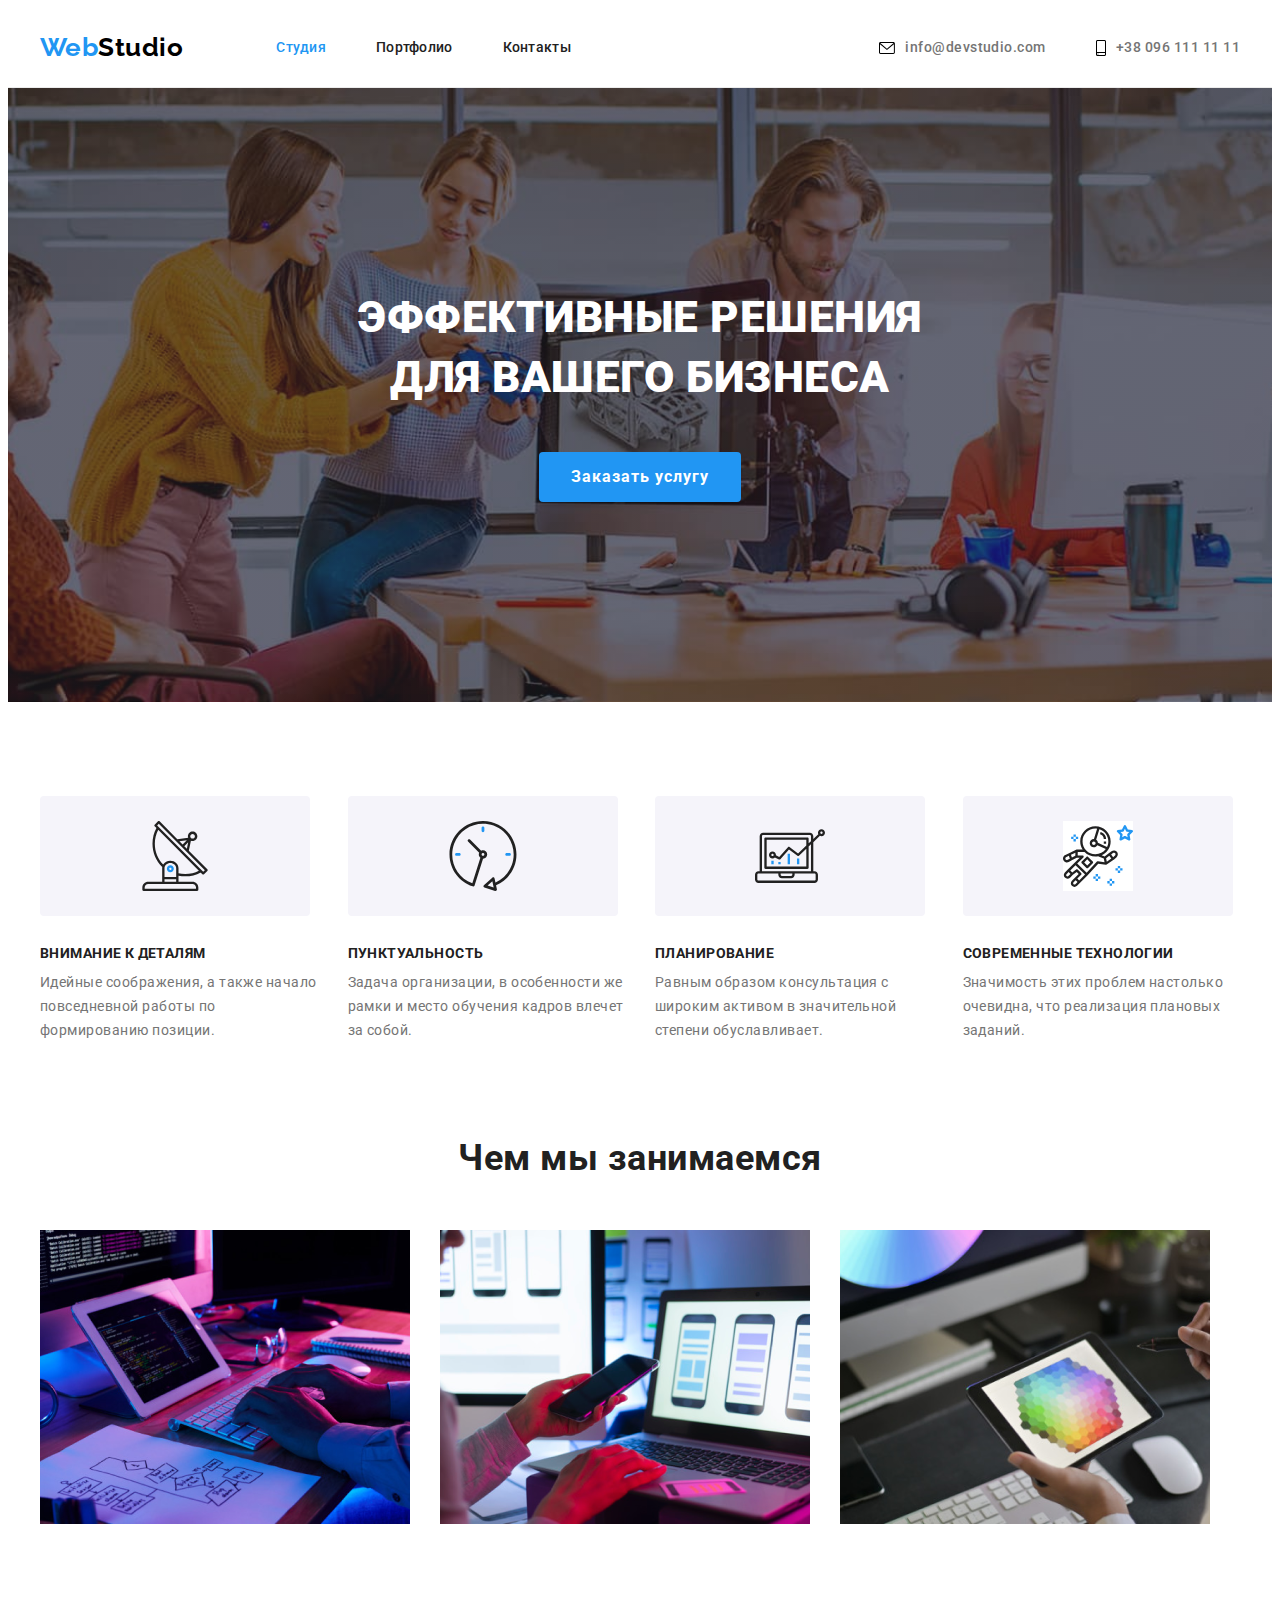
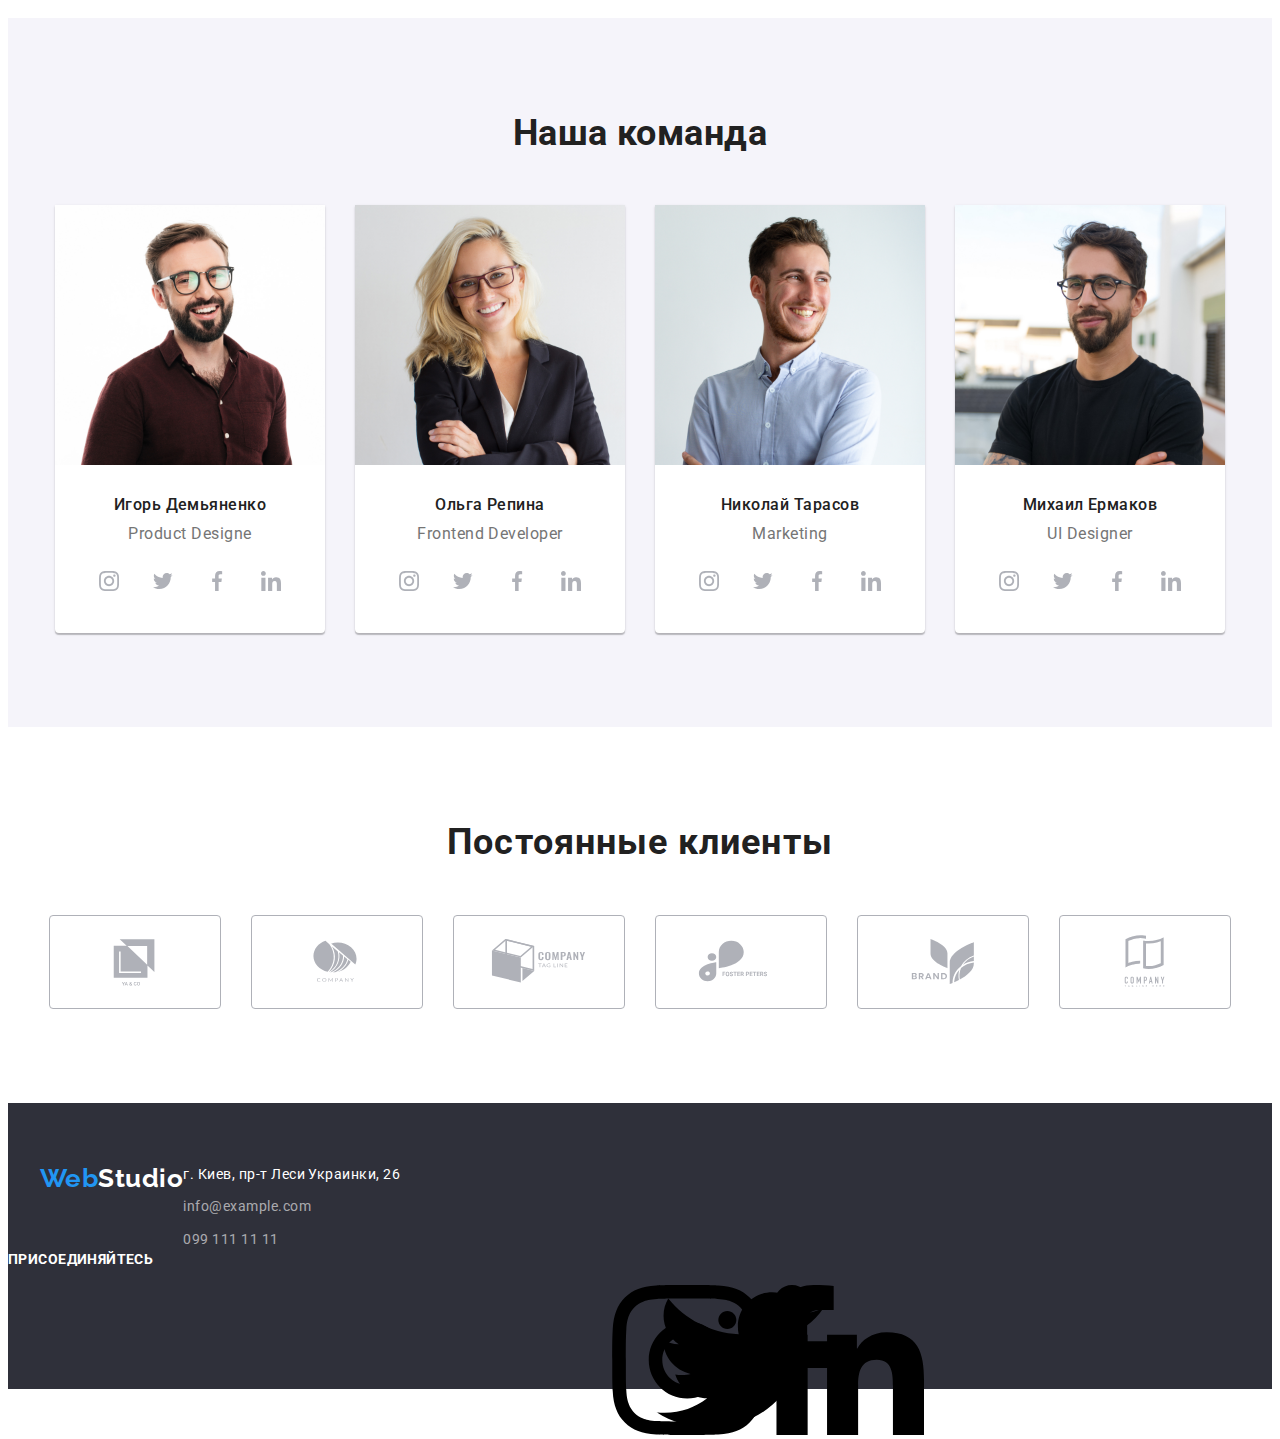
==== commit 4dd99735: "footer///" ====
--- a/index.html
+++ b/index.html
@@ -349,7 +349,7 @@
     </main> 
 
     <footer class="footer"> 
-    <div class="container">
+    <div class="container footer-info">
     <div class="footer-title">
     <a href="" class="logo">Web<span class="studio">Studio</span></a>
     </div>
--- a/css/styles.css
+++ b/css/styles.css
@@ -452,6 +452,10 @@
   padding: 60px 0;
 }
 
+.footer-info {
+  display: flex;
+  align-items: flex-start;
+}
 .footer-title {
   margin-bottom: 20px;
 }
@@ -465,17 +469,11 @@
 .list1 {
   list-style: none;
 }
-.list1 {
-  padding-left: 0;
-  margin: 0;
-}
 
 .address-mulo {
   margin-bottom: 9px;
 }
-.address {
-  margin-right: 70px;
-}
+
 .address-mulo1 {
   margin-bottom: 0px;
 }
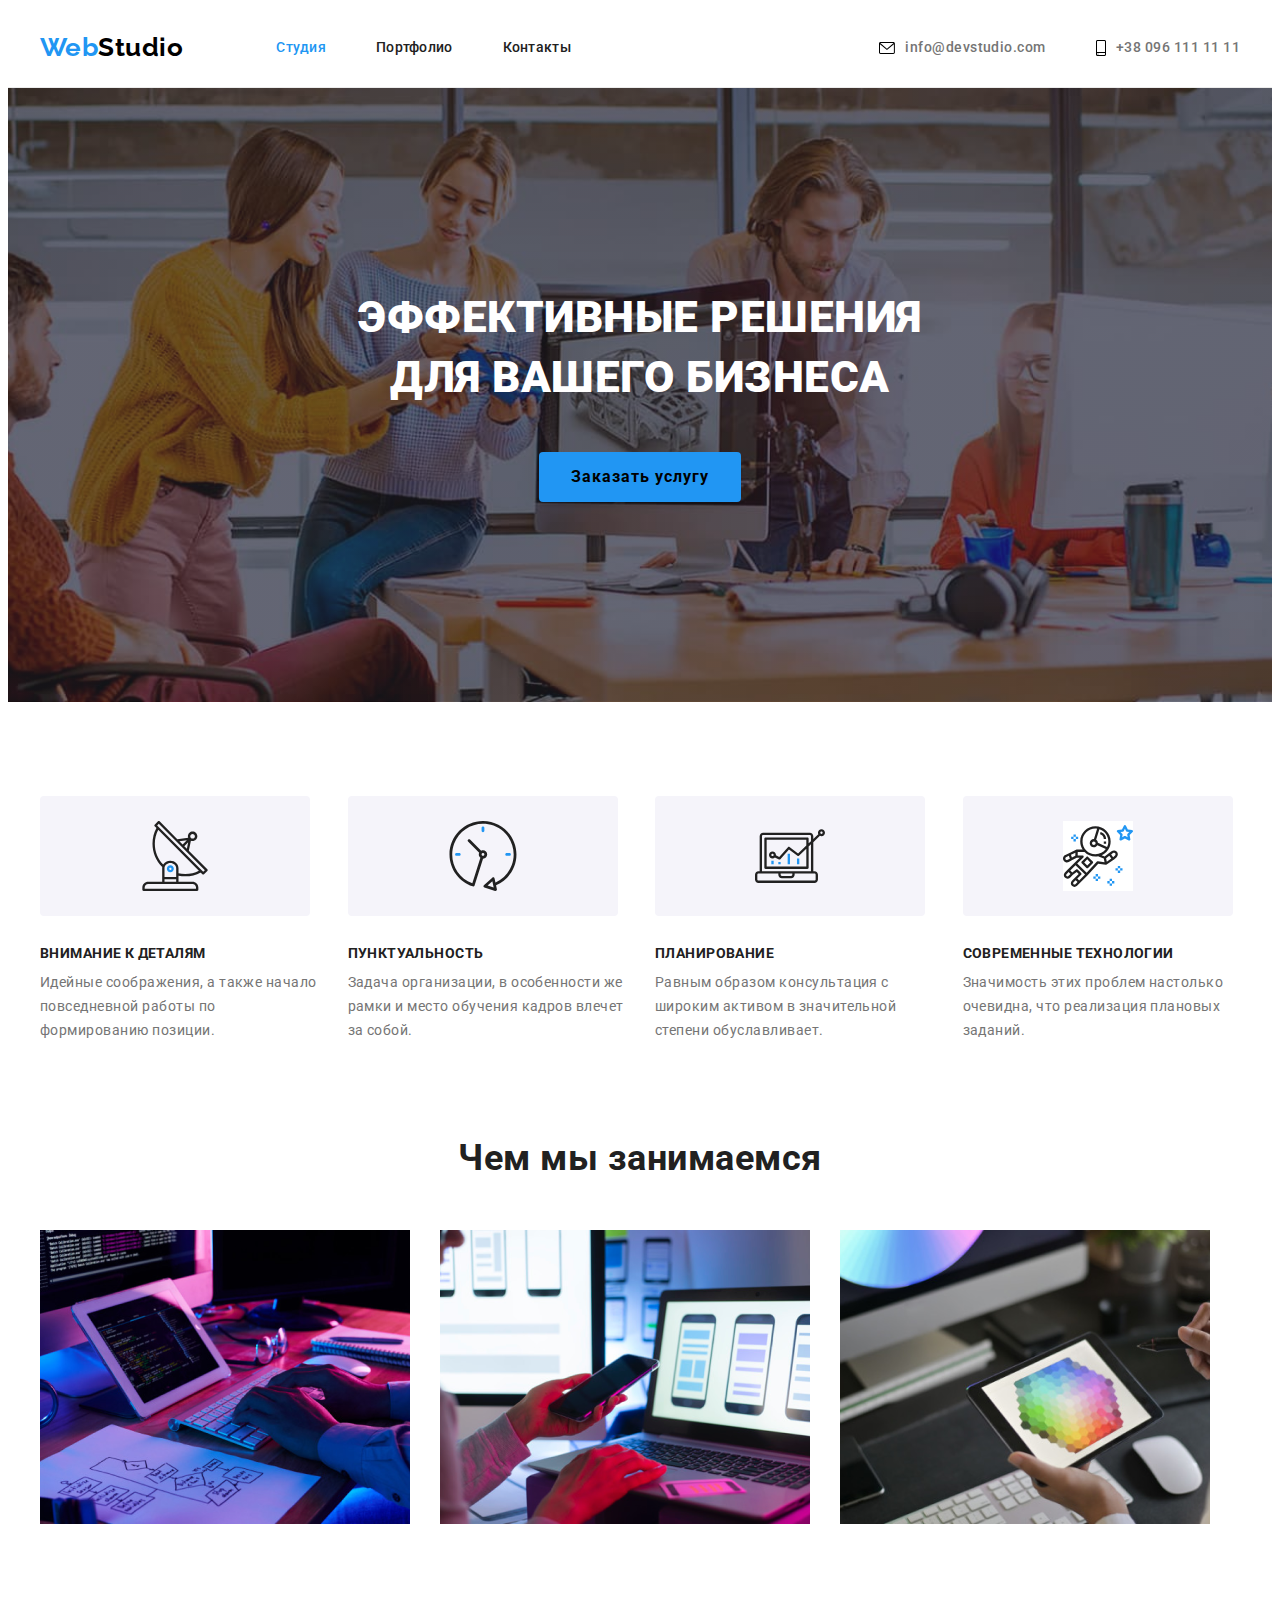
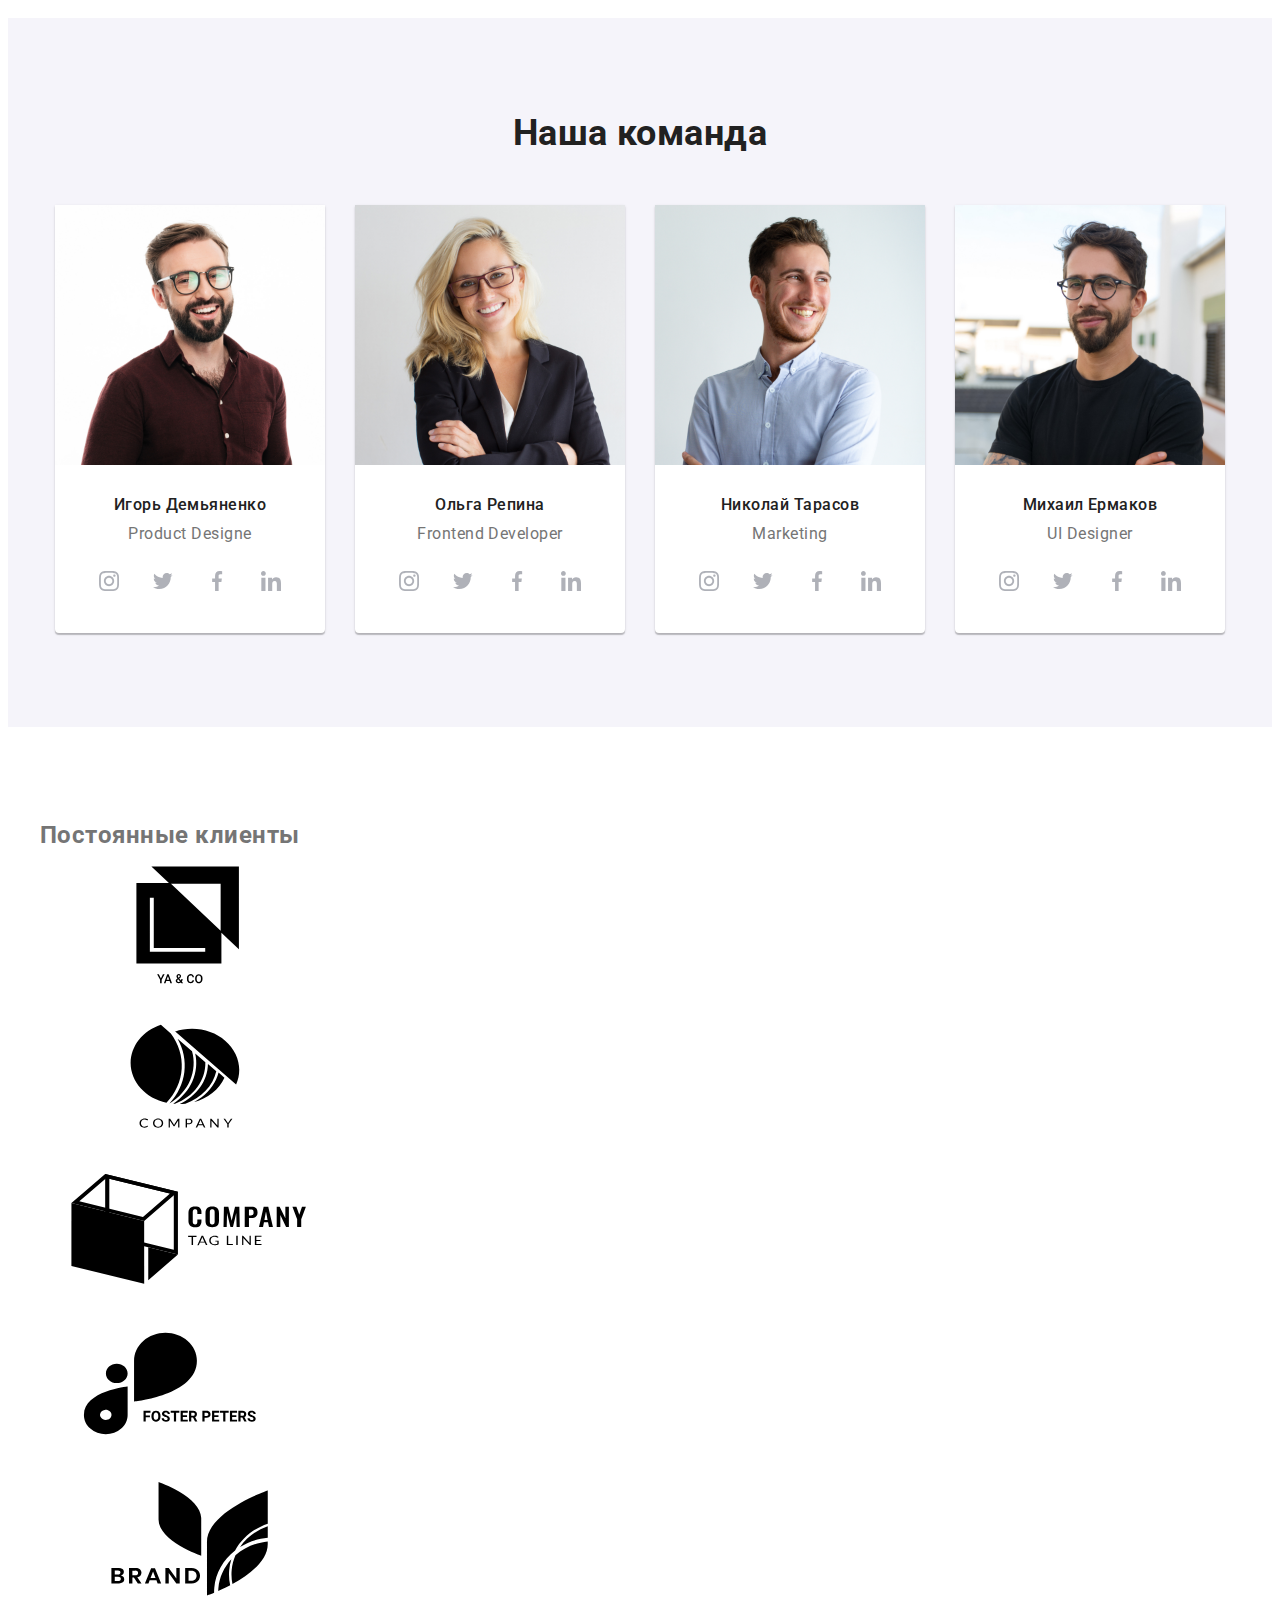
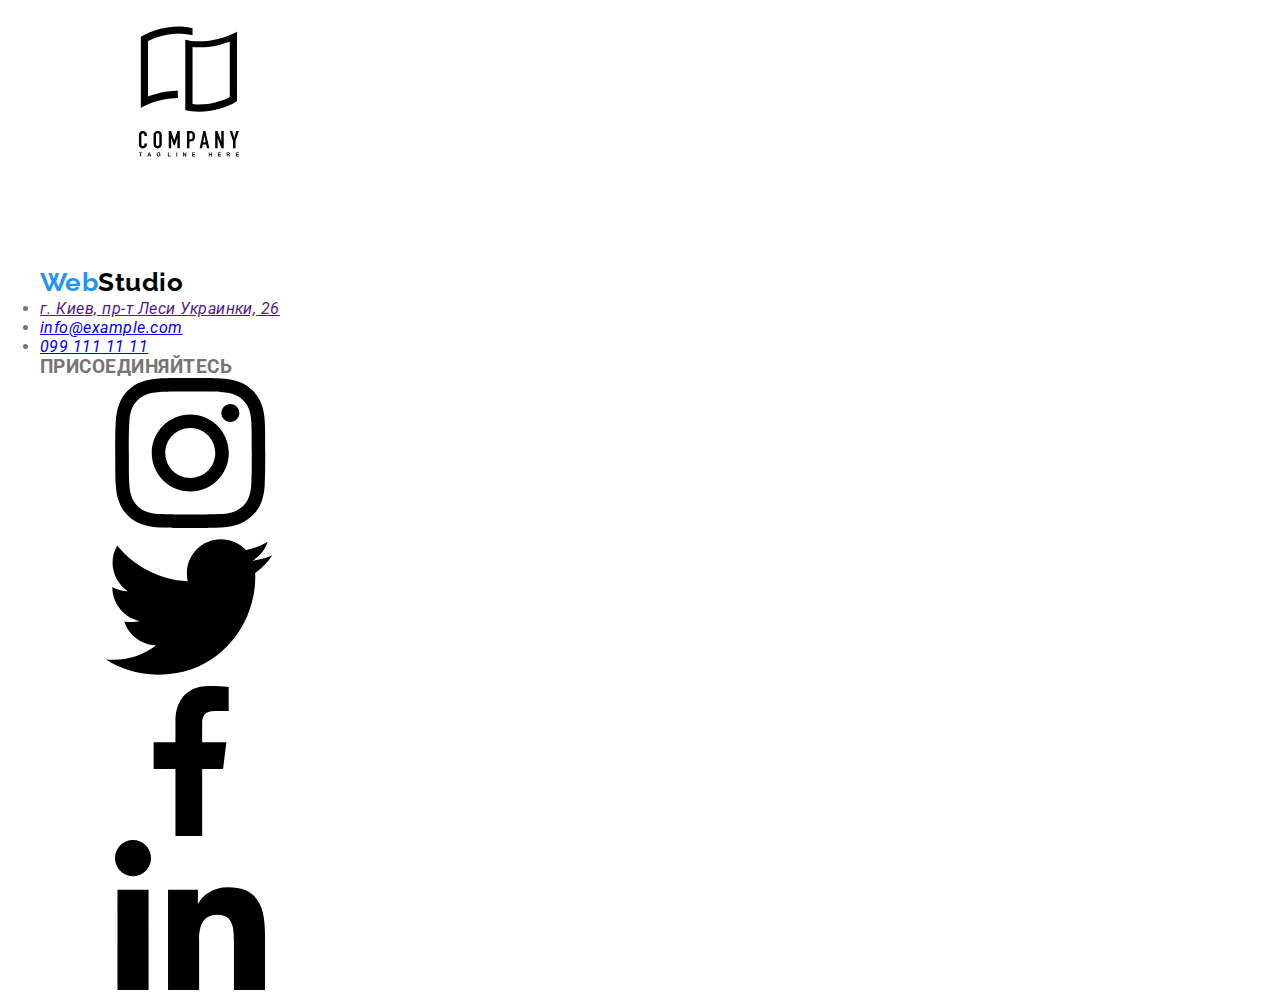
==== commit f2162013: "кнопка" ====
--- a/index.html
+++ b/index.html
@@ -352,7 +352,7 @@
     <div class="container footer-info">
     <div class="footer-title">
     <a href="" class="logo">Web<span class="studio">Studio</span></a>
-    </div>
+    
     <address class="address">
         <ul class="list1"> 
             <li class="address-mulo">
@@ -404,6 +404,7 @@
             </li>
         </ul>
     </div>
+    </div>
     </footer>
 
 
--- a/css/styles.css
+++ b/css/styles.css
@@ -388,13 +388,13 @@
   border: none;
 }
 
-.button.primary {
+.button .primary:hover {
   background-color: var(--accent-color);
-  color: var(--text-color-white--);
+  color: var(--background-accent-color;
 }
 
 .button .primary:focus {
-  color: var(--primary-white-color);
+  color: var(--background-accent-color;
   background-color: var(--accent-color);
 }
 
@@ -468,6 +468,8 @@
 }
 .list1 {
   list-style: none;
+  padding-top: 20px;
+  margin-right: 70px;
 }
 
 .address-mulo {
@@ -526,6 +528,28 @@
   display: flex;
   align-items: center;
   justify-content: center;
+}
+.footer-social-link {
+  width: 100%;
+  height: 100%;
+  border-radius: 50%;
+  background-color: rgba(255, 255, 255, 0.1);
+  background-color: #44454e;
+  display: flex;
+  align-items: center;
+  justify-content: center;
+  width: 44px;
+  height: 44px;
+}
+
+.footer-social-link:hover,
+.footer-social-link:focus {
+  background-color: #2196f3;
+}
+.footer-social-icon {
+  width: 20px;
+  height: 20px;
+  fill: #ffffff;
 }
 
 .social-item:not(:last-child) {
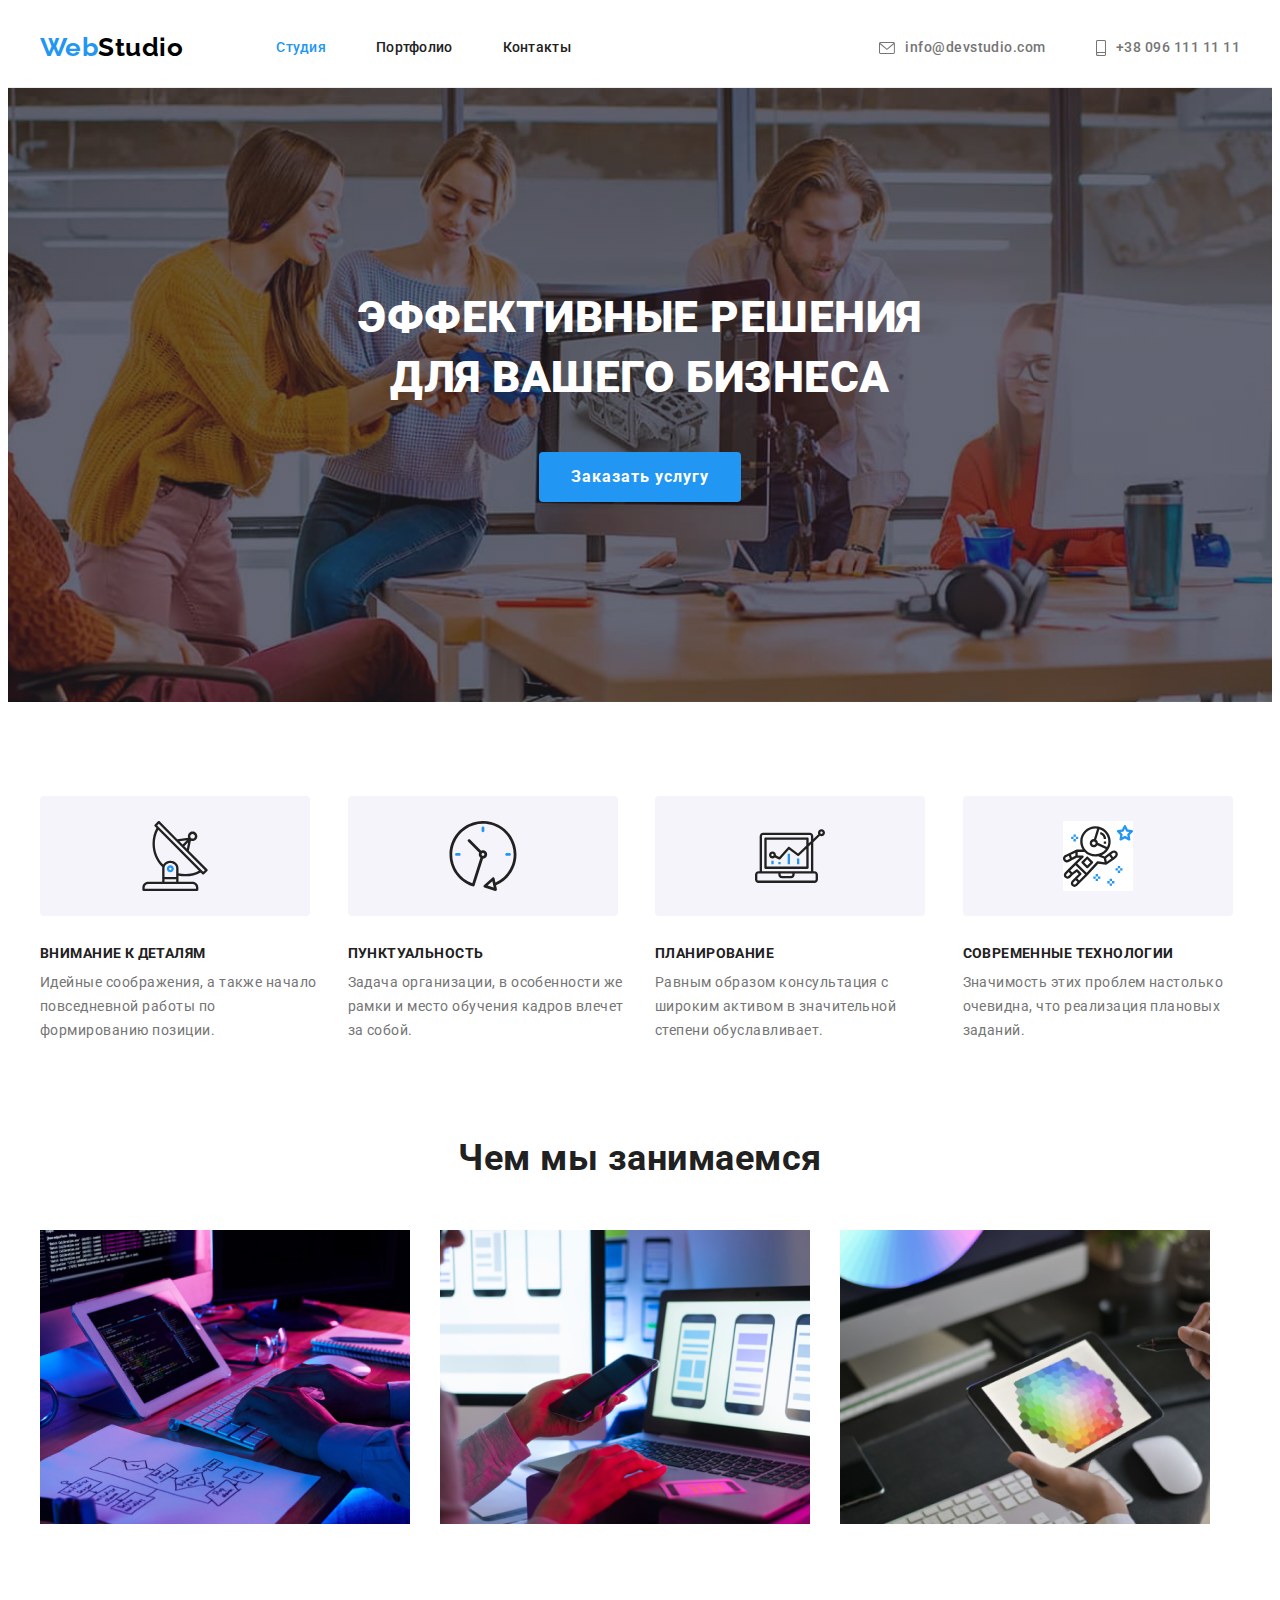
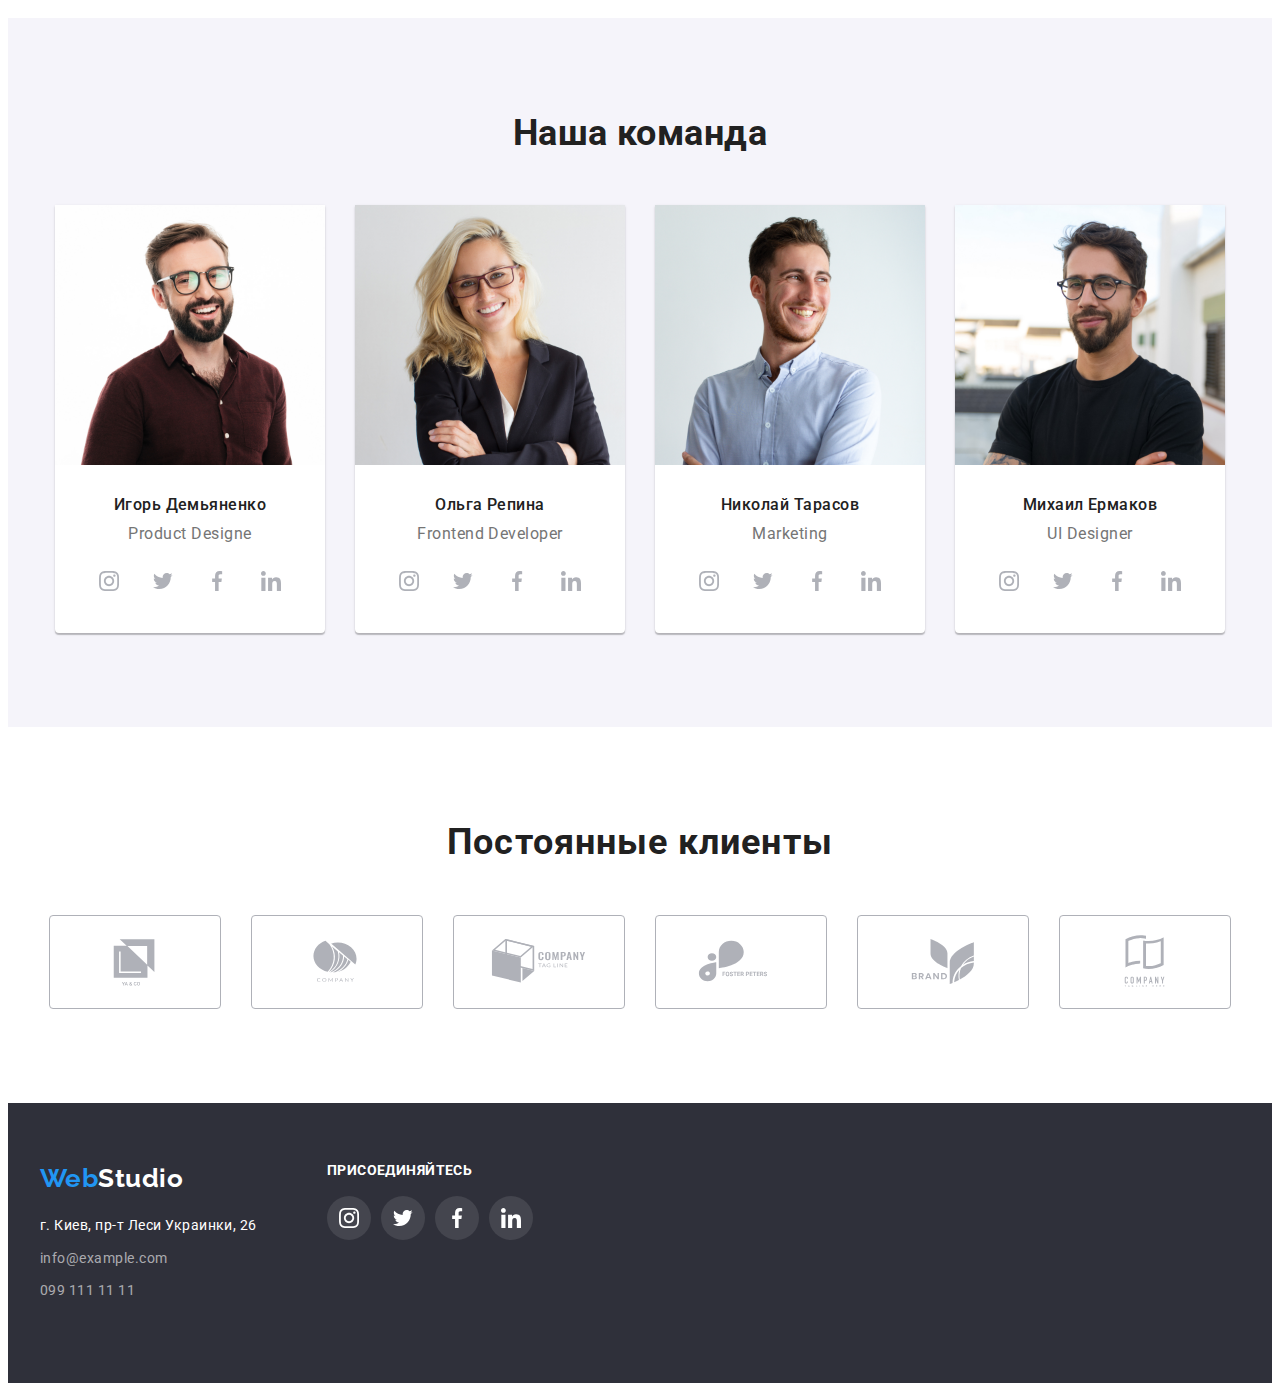
==== commit c01beb91: "д/з4 все!)" ====
--- a/index.html
+++ b/index.html
@@ -33,11 +33,11 @@
     </ul>
     </nav>
     <ul class="auth-nav list">
-        <li class="item"><a href="" class="link"><svg class="icon-mail">
+        <li class="item"><a class="contact-item-link link" href="mailto:info@devstudio.com"><svg class="icon-mail">
             <use href="./images/sprite.svg#icon-mail"></use>
         </svg>info@devstudio.com
        </a></li>
-        <li class="item"><a href="" class="link"><svg class="icon-mail1">
+        <li class="item"><a class="contact-item-link link" href="tel:+38096111 11 11"><svg class="icon-mail1">
             <use href="./images/sprite.svg#icon-smartphone"></use>
         </svg>+38 096 111 11 11
         </a></li>
--- a/css/styles.css
+++ b/css/styles.css
@@ -112,10 +112,6 @@
   padding-bottom: 32px;
 }
 
-.auth-nav .link:hover,
-.auth-nav .link:focus {
-  color: #2196f3;
-}
 .page-header {
   border-bottom: 1px solid #ececec;
 }
@@ -143,25 +139,31 @@
   margin-left: auto;
   align-items: center;
 }
-.auth-nav .icon-mail:hover,
-.auth-nav .icon-mail:focus {
-  fill: #2196f3;
-}
-.auth-nav .icon-mail1:hover,
-.auth-nav .icon-mail1:focus {
-  fill: #2196f3;
+
+.contact-item-link:focus,
+.contact-item-link:hover {
+  color: var(--accent-color);
+}
+
+.contact-item-link:hover .icon-mail1,
+.contact-item-link:focus .icon-mail1,
+.contact-item-link:hover .icon-mail,
+.contact-item-link:focus .icon-mail {
+  fill: var(--accent-color);
 }
 
 .icon-mail {
   width: 16px;
   height: 12px;
   margin-right: 10px;
+  fill: #757575;
 }
 
 .icon-mail1 {
   width: 10px;
   height: 16px;
   margin-right: 10px;
+  fill: #757575;
 }
 
 .auth-nav .item + .item {
@@ -386,16 +388,12 @@
   letter-spacing: 0.06em;
   cursor: pointer;
   border: none;
-}
-
-.button .primary:hover {
-  background-color: var(--accent-color);
-  color: var(--background-accent-color;
-}
-
-.button .primary:focus {
-  color: var(--background-accent-color;
-  background-color: var(--accent-color);
+  color: #ffffff;
+}
+
+.button:hover,
+.button:focus {
+  background-color: #188ce8;
 }
 
 .klients-title {
@@ -663,9 +661,16 @@
 .list-portfolio-elements:nth-child(3n + 1) {
   margin-left: 0;
 }
+
 .list-portfolio-elements-ref {
   display: block;
   text-decoration: none;
+}
+
+.list-portfolio-elements-ref:hover,
+.list-portfolio-elements-ref:focus {
+  box-shadow: 0px 1px 1px rgb(0 0 0 / 12%), 0px 4px 4px rgb(0 0 0 / 6%),
+    1px 4px 6px rgb(0 0 0 / 16%);
 }
 
 .title-list-portfolio {
